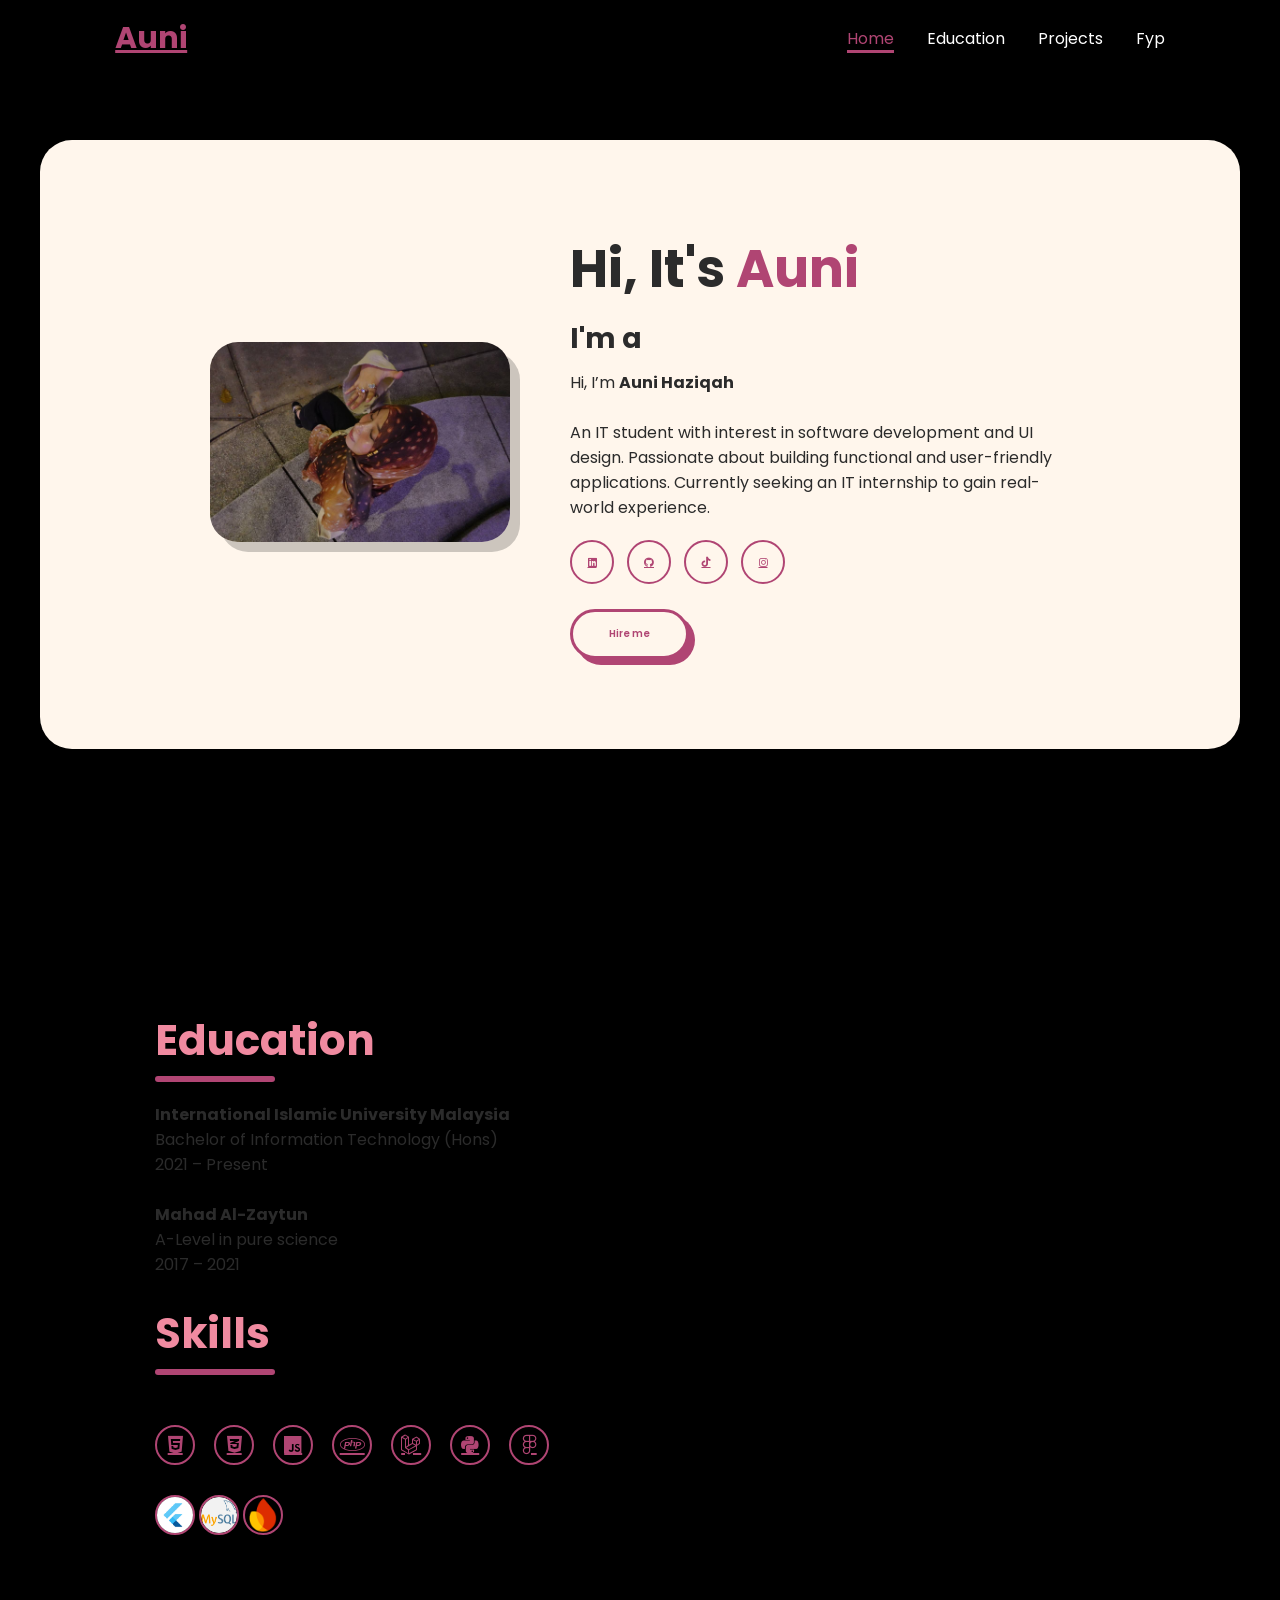
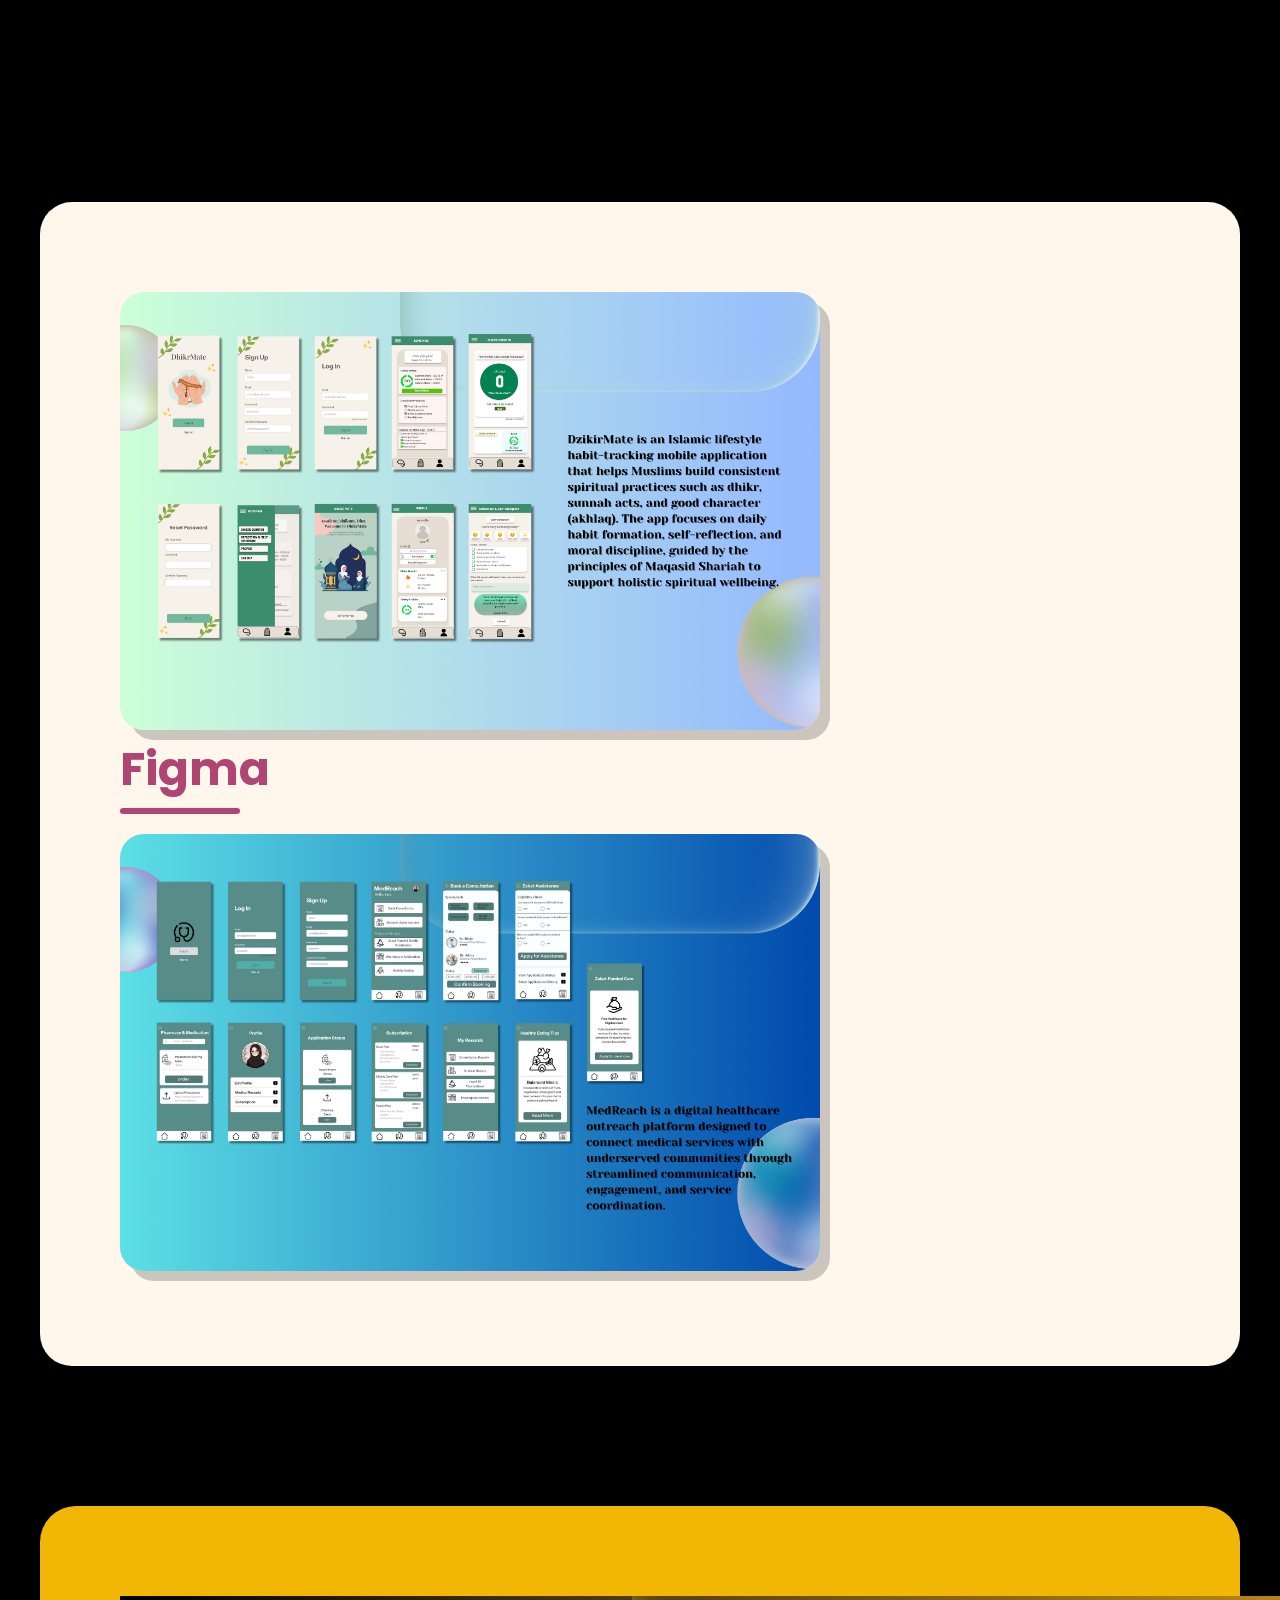
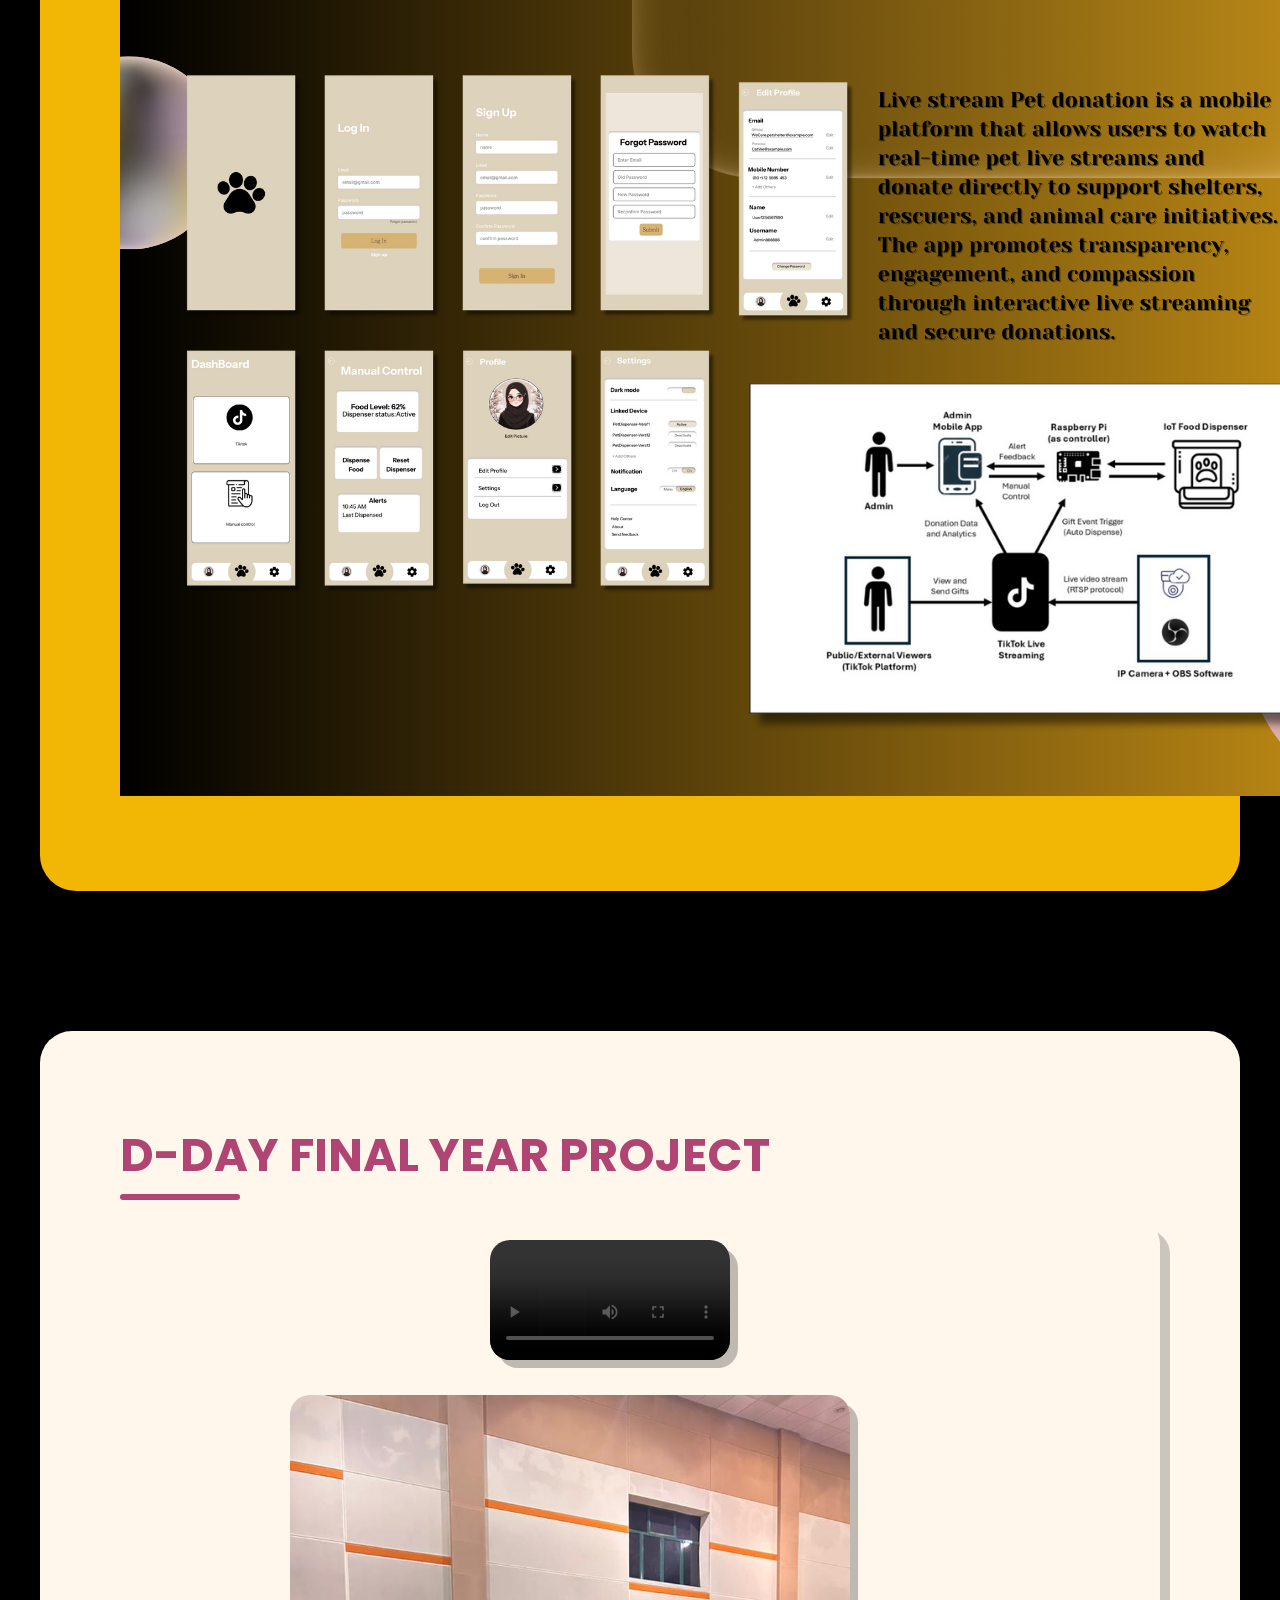
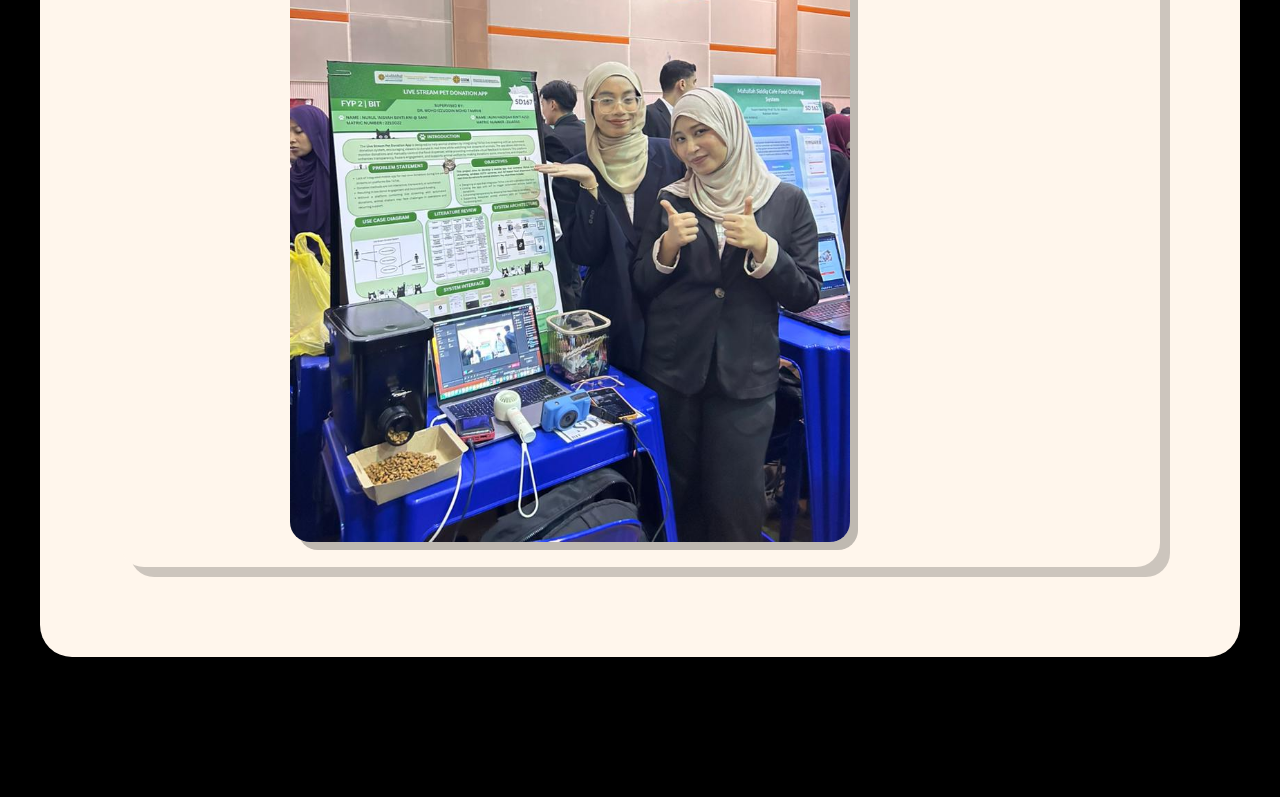
==== index.html @ 8d311340 "first commit" ====
<!DOCTYPE html>
<html lang="en">
    
<head>
    <meta charset="UTF-8">
    <meta name="viewport" content="width=device-width, initial-scale=1.0">
    <link rel="stylesheet" href="https://cdnjs.cloudflare.com/ajax/libs/font-awesome/6.5.2/css/all.min.css">
    <link rel="stylesheet" href="style.css">
    <title>Portfolio Website</title>
</head>

<script>
  window.addEventListener("scroll", reveal);

  function reveal() {
    const reveals = document.querySelectorAll(".reveal");

    for (let i = 0; i < reveals.length; i++) {
      const windowHeight = window.innerHeight;
      const elementTop = reveals[i].getBoundingClientRect().top;
      const elementVisible = 100;

      if (elementTop < windowHeight - elementVisible) {
        reveals[i].classList.add("active");
      }
    }
  }
</script>

<body>
    <header>
        <a href="#" class="logo">Auni</a>

        <nav>
            <a href="#" class="active"> Home</a>
            <a href="#education"> Education</a>
            <a href="#projects">Projects</a>
            <a href="#fyp"> Fyp</a>
        </nav>
    </header>
    <section class="home">
        <div class="home-img">
            <img src="main.jpeg" alt="">
        </div>
        <div class="home-content">
            <h1>Hi, It's <span>Auni</span></h1>
            <h3 class="typing-text">I'm a <span></span></h3>
            <p>Hi, I’m <strong>Auni Haziqah</strong><br><br>
               An IT student with interest in software development and UI design.
               Passionate about building functional and user-friendly applications.
               Currently seeking an IT internship to gain real-world experience. </p>
            <div class="social-icons">
                <a href="www.linkedin.com/in/auni-haziqah-046380253"><i class="fa-brands fa-linkedin"></i></a>
                <a href="https://github.com/auni02"><i class="fa-brands fa-github"></i></a>
                <a href="https://www.tiktok.com/@letherbee?is_from_webapp=1&sender_device=pc"><i class="fa-brands fa-tiktok"></i></a>
                <a href="https://www.instagram.com/brouniey_?igsh=MWhpdTJlZ2hjNXYxdQ=="><i class="fa-brands fa-instagram"></i></a>
            </div>
            <a href="haziqahauni96@gmail.com" class="btn">Hire me</a>
        </div>
    </section>

<section class="edu-skill reveal" id="education">
  <div class="education">
    <h2>Education</h2>

    <div class="item">
      <h4>International Islamic University Malaysia</h4>
      <p>Bachelor of Information Technology (Hons)</p>
      <p>2021 – Present</p>
    </div>

    <div class="item">
      <h4>Mahad Al-Zaytun</h4>
      <p>A-Level in pure science</p>
      <p>2017 – 2021</p>
    </div>
  </div>

  <div class="skills">
    <h2>Skills</h2>
    <div class="skill-icons reveal">
        <a href="#" ><i class="fa-brands fa-html5"></i></a>
        <a href="#" ><i class="fa-brands fa-css3-alt"></i></a>
        <a href="#" ><i class="fa-brands fa-js"></i></a>
        <a href="#"><i class="fa-brands fa-php"></i></a>
        <a href="#"><i class="fa-brands fa-laravel"></i></a>
        <a href="#" ><i class="fa-brands fa-python"></i></a>
        <a href="#" ><i class="fa-brands fa-figma"></i></a>
        </div>
        <div class="skill-images reveal">
        <img src="download.png" alt="Flutter">
        <img src="mysql.png" alt="MySQL">
        <img src="touchicon-180.png" alt="firebase">
    </div>
</div>
  </div>

</section>

<section class="project-section" id="projects">

    <!-- Top row -->
    <div class="figma-top">
        <div class="figma-images reveal">
            <img src="DzikirMate (1).png" alt="DzikirMate UI">
        </div>

        <h2 class="figma-title">Figma</h2>
    </div>

    <!-- Bottom row -->
    <div class="figma-bottom">
        <div class="figma-images reveal">
            <img src="medreach.png" alt="MedReach UI">
        </div>
    </div>

</section>


<section class="fyp-content" id="fyp">
  <div class="fyp-img reveal">
    <img src="fyp1.png" alt="FYP Showcase">
  </div>
</section>

<section class="screen-section" id="screen">
  <h2 class="screen-title">D-DAY FINAL YEAR PROJECT</h2>
<div class="screen">
      <div class="screen-content">

        <div class="fyp-video reveal">
          <video controls>
            <source src="movie.mp4" type="video/mp4">
          </video>
        </div>

        <div class="fyp-image reveal">
          <img src="showcase.jpeg" alt="FYP Showcase">
        </div>

      </div>
    </div>
    </section>
</body>
</html>
---- style.css ----
@import url('https://fonts.googleapis.com/css2?family=Poppins:wght@300;400;500;600;700&display=swap');

/* =====================
   2D DESIGN VARIABLES
===================== */
:root {
  --bg-main: black;      /* pastel pink background */
  --bg-paper: #fff6ec;    /* paper card */
  --accent: #b04573;      /* pink accent */
  --ink: #2b2b2b;         /* text */
}

/* =====================
   RESET
===================== */
* {
  margin: 0;
  padding: 0;
  box-sizing: border-box;
  font-family: 'Poppins', sans-serif;
}

html {
  font-size: 62.5%;
  scroll-behavior: smooth;
}

body {
  background: var(--bg-main);
  color: var(--ink);
  overflow-x: hidden;
}

/* =====================
   HEADER / NAV
===================== */
header {
  position: fixed;
  top: 0;
  left: 0;
  width: 100%;
  padding: 1.6rem 9%;
  background: #000;
  display: flex;
  justify-content: space-between;
  align-items: center;
  z-index: 1000;
}

.logo {
  font-size: 3rem;
  font-weight: 700;
  color: var(--accent);
}

nav a {
  margin-left: 3rem;
  font-size: 1.6rem;
  color: white;
  text-decoration: none;
  border-bottom: 3px solid transparent;
}

nav a:hover,
nav a.active {
  color: var(--accent);
  border-bottom: 3px solid var(--accent);
}

section {
  scroll-margin-top: 120px;
}

/* =====================
   PAPER CARD SECTIONS
===================== */
section {
  background: var(--bg-paper);
  border-radius: 32px;
  padding: 90px 80px;
  margin: 140px auto;
  max-width: 1200px;
  box-shadow: 18px 18px 0 rgba(0,0,0,0.15);
}

/* =====================
   HOME
===================== */
.home {
  display: flex;
  gap: 6rem;
  align-items: center;
  justify-content: center;
}

.home-img img {
  width: 300px;
  border-radius: 28px;
  box-shadow: 10px 10px 0 rgba(0,0,0,0.2);
}

.home-content h1 {
  font-size: 5.2rem;
}

.home-content h3 {
  font-size: 2.8rem;
  margin: 1rem 0;
}

.home-content p {
  font-size: 1.6rem;
  max-width: 500px;
}

span {
  color: var(--accent);
}

/* =====================
   BUTTON (2D STICKER)
===================== */
.btn {
  display: inline-block;
  margin-top: 2.5rem;
  padding: 1.4rem 3.6rem;
  border-radius: 999px;
  border: 3px solid var(--accent);
  background: var(--bg-paper);
  color: var(--accent);
  font-weight: 600;
  text-decoration: none;
  box-shadow: 6px 6px 0 var(--accent);
  transition: 0.2s;
}

.btn:hover {
  transform: translate(3px, 3px);
  box-shadow: 2px 2px 0 var(--accent);
}

/* =====================
   SOCIAL ICONS
===================== */
.social-icons a {
  display: inline-flex;
  width: 44px;
  height: 44px;
  border-radius: 50%;
  border: 2px solid var(--accent);
  justify-content: center;
  align-items: center;
  color: var(--accent);
  margin-right: 1rem;
  margin-top: 2rem;
}

.social-icons a:hover {
  background: var(--accent);
  color: white;
}

/* =====================
   HEADINGS (HANDDRAWN FEEL)
===================== */
h2 {
  font-size: 4.6rem;
  color: var(--accent);
  margin-bottom: 3rem;
  position: relative;
}

h2::after {
  content: "";
  position: absolute;
  left: 0;
  bottom: -10px;
  width: 120px;
  height: 6px;
  background: var(--accent);
  border-radius: 6px;
}

.edu-skill { 
    width: 100%; 
    background: black; 
    padding: 120px 9%; 
    margin: auto; 
    font-size: medium; } 
.edu-skill h2 { 
    font-size: 42px; 
    color: #f08aa0; 
    margin-bottom: 30px; } 
    
.education, .skills { 
    flex: 1; } 
.item {
     margin-bottom: 25px; } 
     
.item h4 { 
    font-weight: bold; } 

.skill-icons a{ 
    display: inline-flex; 
    justify-content: center; 
    align-items: center; 
    width: 4rem; 
    height: 4rem; 
    background-color: transparent; 
    border: 0.2rem solid #b04573; 
    font-size: 2rem; 
    border-radius: 50%; 
    margin: 3rem 1.5rem 3rem 0; 
    transition: 0.3s ease; 
    color: #b04573; } 
.skill-images img{ 
    width: 4rem; 
    height: 4rem; 
    border: 0.2rem solid #b04573; 
    border-radius: 50%; 
    align-items: center; }

/* =====================
   PROJECT / FIGMA
===================== */
.project-section img,
.figma-images img {
  width: 100%;
  max-width: 700px;
  border-radius: 24px;
  box-shadow: 10px 10px 0 rgba(0,0,0,0.2);
}

/* =====================
   FYP SECTION (2D BOARD)
===================== */
.fyp-content {
  background: #f2b705;
  border-radius: 36px;
}

.screen {
  background: var(--bg-paper);
  padding: 20px;
  border-radius: 24px;
  box-shadow: 10px 10px 0 rgba(0,0,0,0.2);
}

.screen-content {
  display: flex;
  flex-direction: column;
  align-items: center;
  gap: 3rem;
}

.fyp-video video,
.fyp-image img {
  width: 80%;
  max-width: 700px;
  border-radius: 20px;
  box-shadow: 8px 8px 0 rgba(0,0,0,0.25);
}

/* =====================
   SCROLL ANIMATION
===================== */
.reveal {
  opacity: 0;
  transform: translateY(50px);
  transition: 0.8s ease;
}

.reveal.active {
  opacity: 1;
  transform: translateY(0);
}

/* =====================
   RESPONSIVE
===================== */
@media (max-width: 900px) {
  .home {
    flex-direction: column;
    text-align: center;
  }

  section {
    padding: 60px 30px;
  }

  .fyp-video video,
  .fyp-image img {
    width: 100%;
  }
}
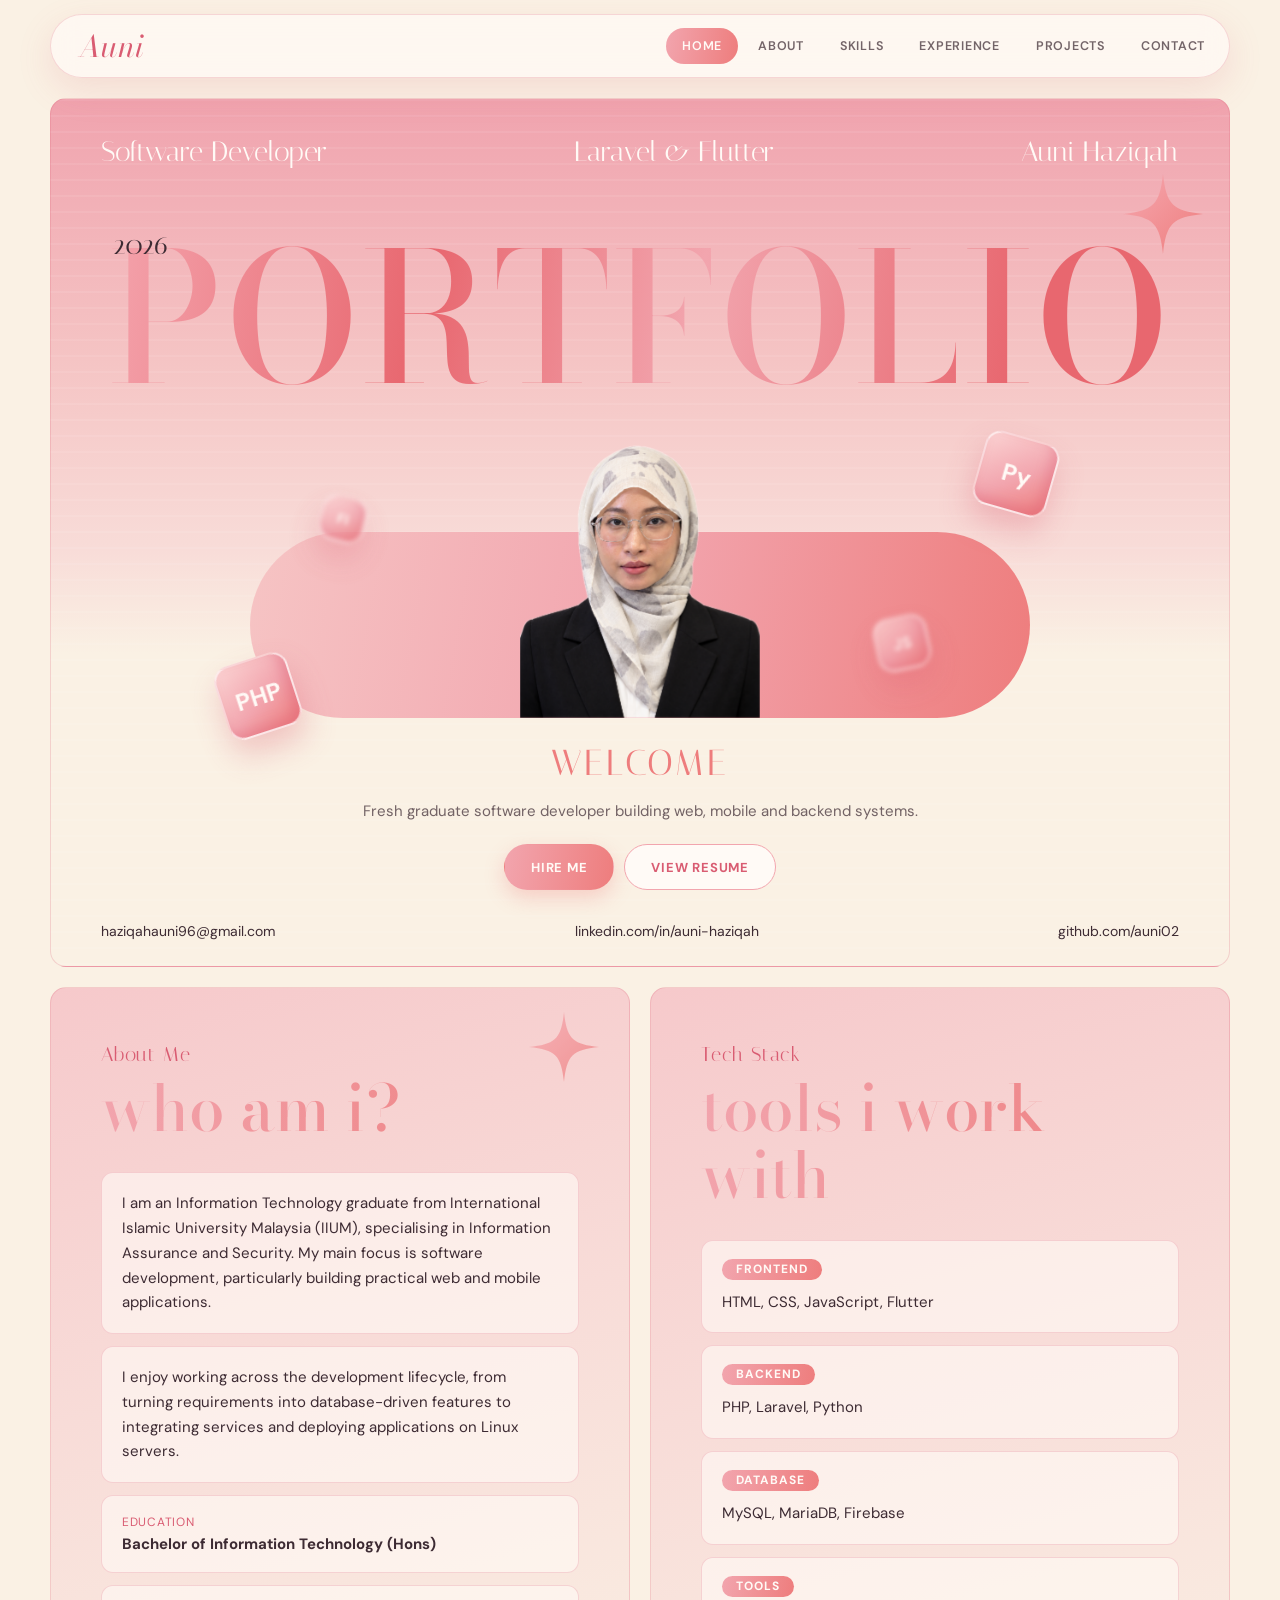
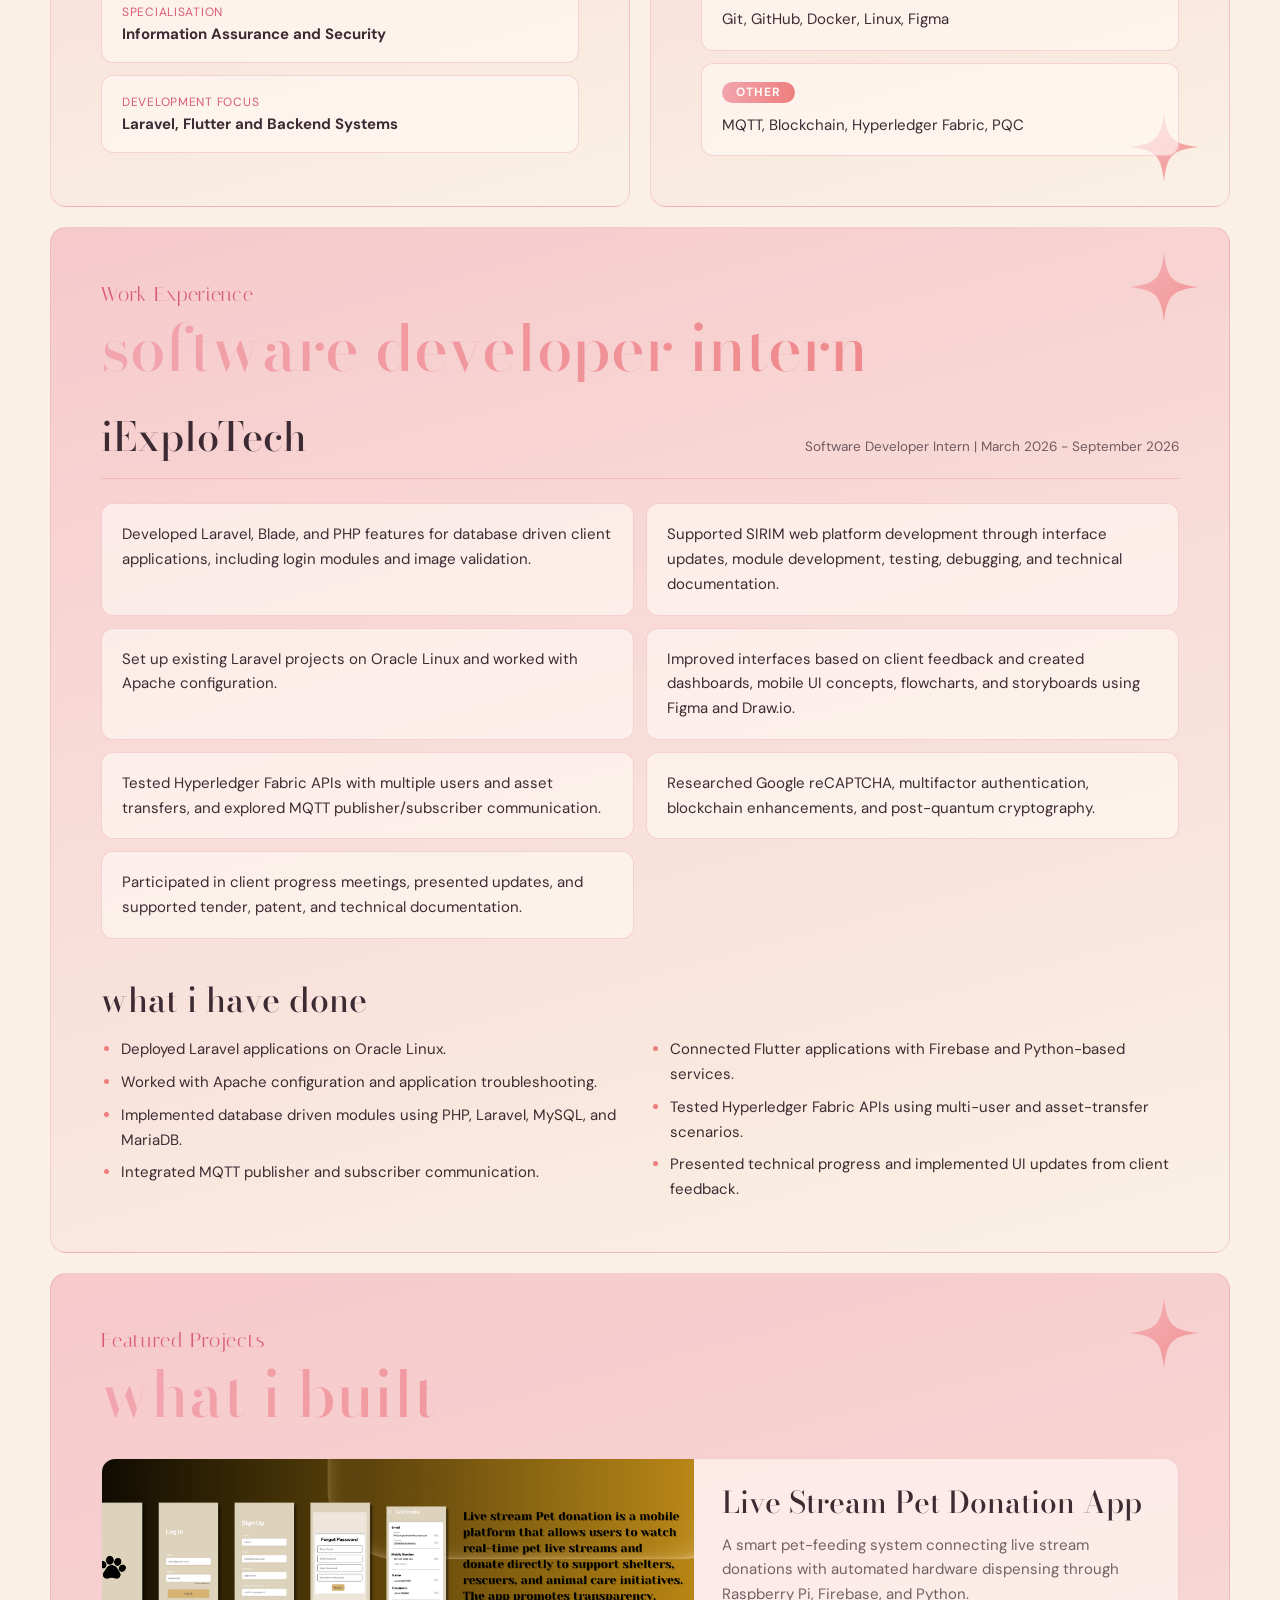
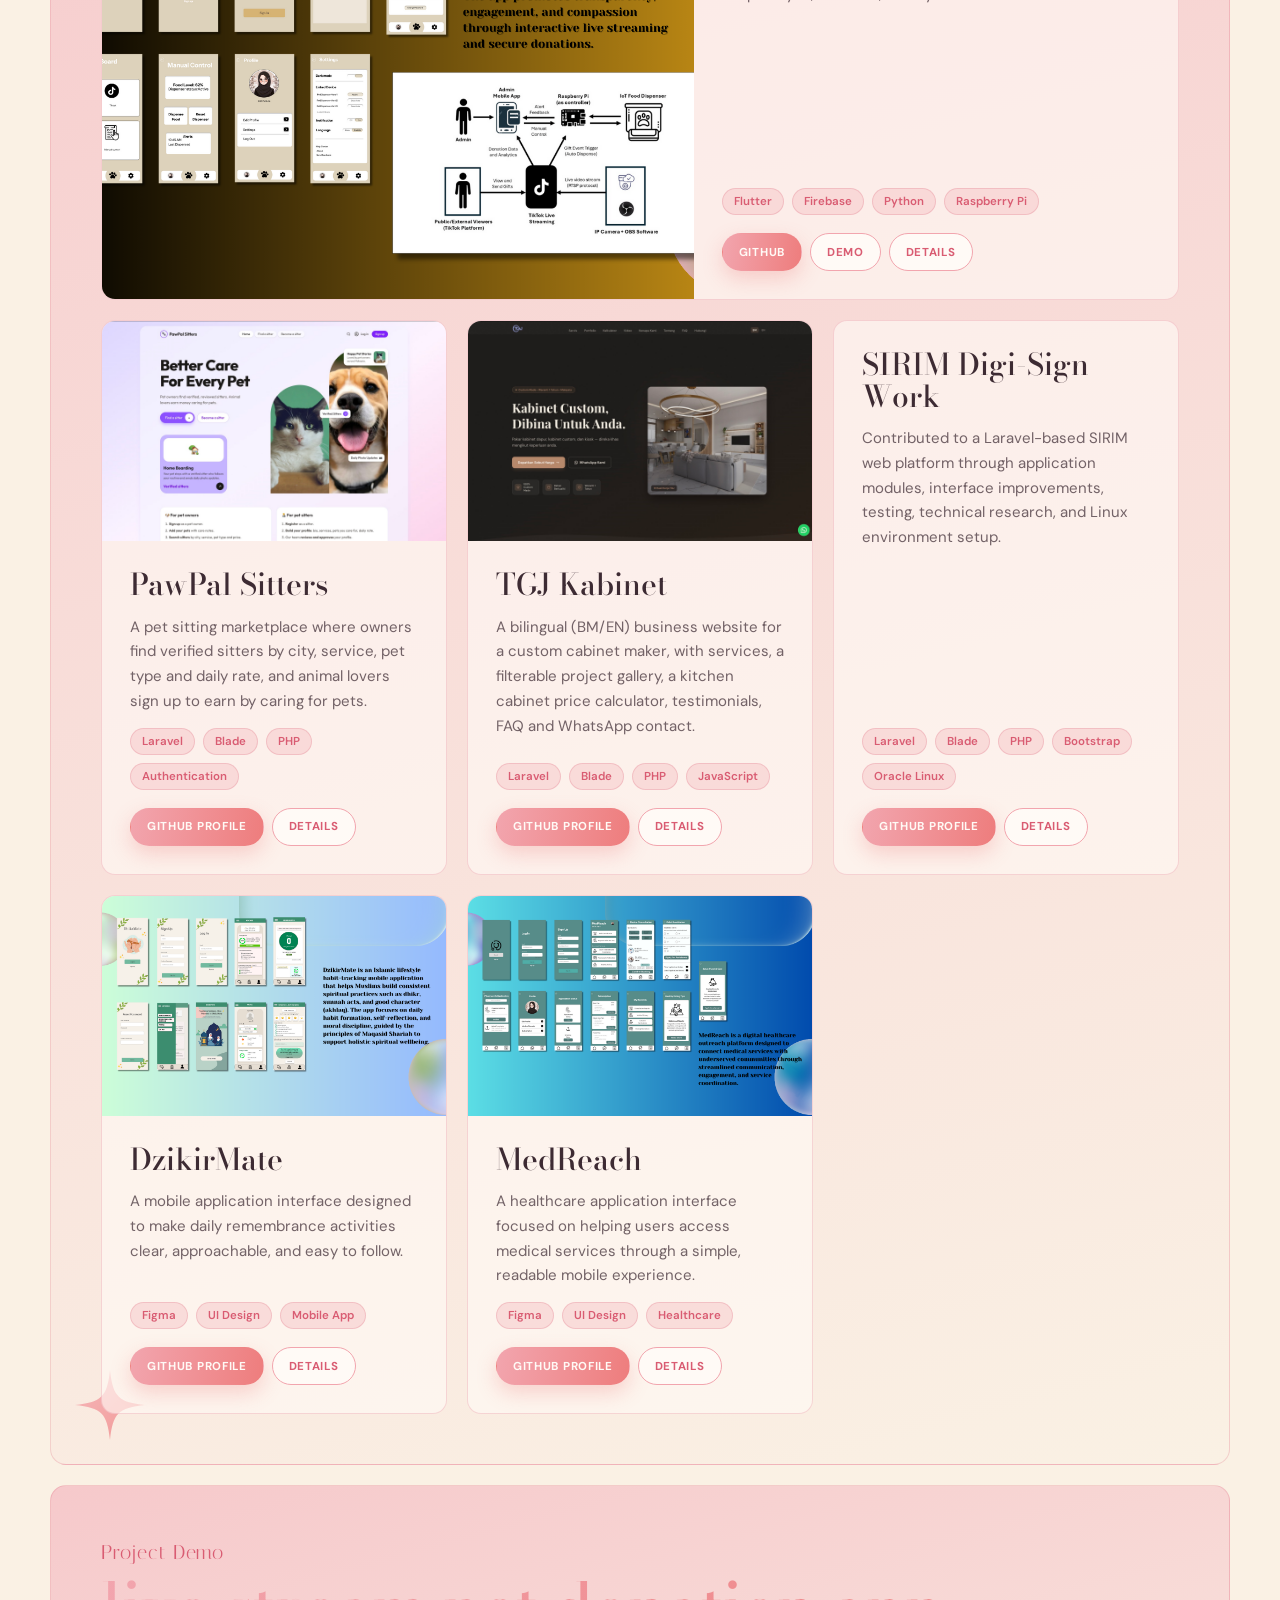
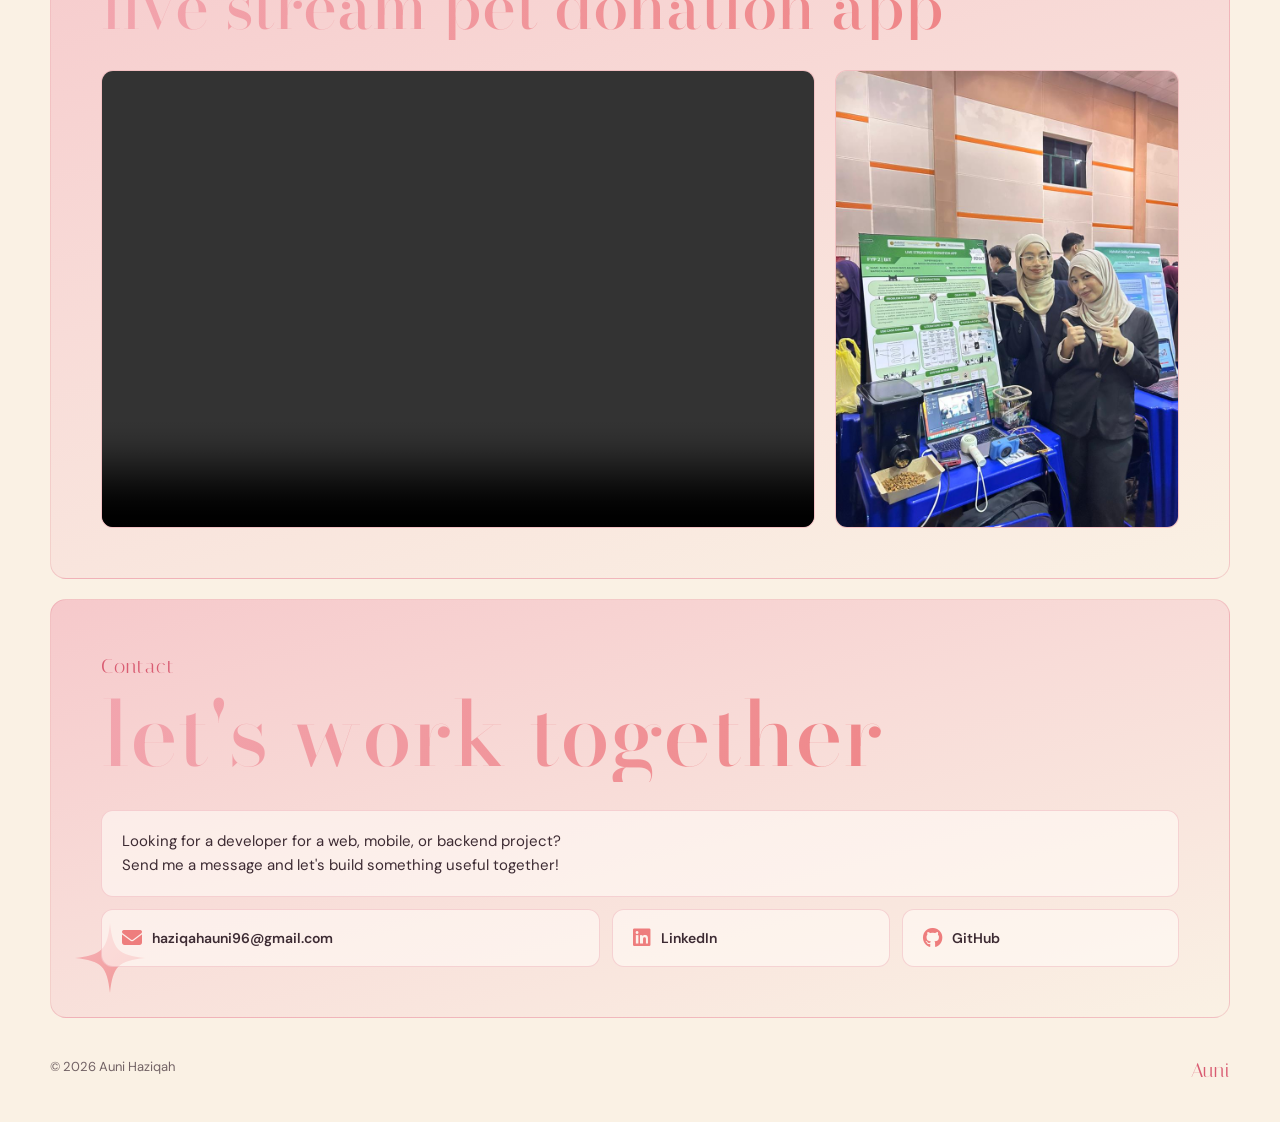
==== commit 2d015039: "30/10" ====
--- a/index.html
+++ b/index.html
@@ -1,146 +1,256 @@
 <!DOCTYPE html>
 <html lang="en">
-    
 <head>
     <meta charset="UTF-8">
     <meta name="viewport" content="width=device-width, initial-scale=1.0">
+    <meta name="description" content="Portfolio of Auni Haziqah, a fresh graduate software developer experienced in Laravel, Flutter, backend development, and system integration.">
     <link rel="stylesheet" href="https://cdnjs.cloudflare.com/ajax/libs/font-awesome/6.5.2/css/all.min.css">
     <link rel="stylesheet" href="style.css">
-    <title>Portfolio Website</title>
+    <title>Auni Haziqah | Software Developer</title>
 </head>
-
-<script>
-  window.addEventListener("scroll", reveal);
-
-  function reveal() {
-    const reveals = document.querySelectorAll(".reveal");
-
-    for (let i = 0; i < reveals.length; i++) {
-      const windowHeight = window.innerHeight;
-      const elementTop = reveals[i].getBoundingClientRect().top;
-      const elementVisible = 100;
-
-      if (elementTop < windowHeight - elementVisible) {
-        reveals[i].classList.add("active");
-      }
-    }
-  }
-</script>
-
 <body>
+    <a class="skip-link" href="#main">Skip to content</a>
+
+    <svg width="0" height="0" style="position:absolute" aria-hidden="true">
+        <defs>
+            <linearGradient id="sparkle-fill" x1="0" y1="0" x2="1" y2="1">
+                <stop offset="0" stop-color="#f6a8b0"/>
+                <stop offset="1" stop-color="#ee7d7d"/>
+            </linearGradient>
+            <symbol id="sparkle" viewBox="-50 -50 100 100">
+                <path d="M0 -50 C4 -12 12 -4 50 0 C12 4 4 12 0 50 C-4 12 -12 4 -50 0 C-12 -4 -4 -12 0 -50 Z" fill="url(#sparkle-fill)"/>
+            </symbol>
+        </defs>
+    </svg>
+
     <header>
-        <a href="#" class="logo">Auni</a>
-
-        <nav>
-            <a href="#" class="active"> Home</a>
-            <a href="#education"> Education</a>
+        <a href="#home" class="logo">Auni</a>
+        <button class="menu-toggle" type="button" aria-label="Open navigation" aria-expanded="false" aria-controls="site-nav">
+            <span></span><span></span><span></span>
+        </button>
+        <nav id="site-nav" aria-label="Main navigation">
+            <a href="#home" class="active">Home</a>
+            <a href="#about">About</a>
+            <a href="#skills">Skills</a>
+            <a href="#experience">Experience</a>
             <a href="#projects">Projects</a>
-            <a href="#fyp"> Fyp</a>
+            <a href="#contact">Contact</a>
         </nav>
     </header>
-    <section class="home">
-        <div class="home-img">
-            <img src="main.jpeg" alt="">
-        </div>
-        <div class="home-content">
-            <h1>Hi, It's <span>Auni</span></h1>
-            <h3 class="typing-text">I'm a <span></span></h3>
-            <p>Hi, I’m <strong>Auni Haziqah</strong><br><br>
-               An IT student with interest in software development and UI design.
-               Passionate about building functional and user-friendly applications.
-               Currently seeking an IT internship to gain real-world experience. </p>
-            <div class="social-icons">
-                <a href="www.linkedin.com/in/auni-haziqah-046380253"><i class="fa-brands fa-linkedin"></i></a>
-                <a href="https://github.com/auni02"><i class="fa-brands fa-github"></i></a>
-                <a href="https://www.tiktok.com/@letherbee?is_from_webapp=1&sender_device=pc"><i class="fa-brands fa-tiktok"></i></a>
-                <a href="https://www.instagram.com/brouniey_?igsh=MWhpdTJlZ2hjNXYxdQ=="><i class="fa-brands fa-instagram"></i></a>
-            </div>
-            <a href="haziqahauni96@gmail.com" class="btn">Hire me</a>
-        </div>
-    </section>
-
-<section class="edu-skill reveal" id="education">
-  <div class="education">
-    <h2>Education</h2>
-
-    <div class="item">
-      <h4>International Islamic University Malaysia</h4>
-      <p>Bachelor of Information Technology (Hons)</p>
-      <p>2021 – Present</p>
-    </div>
-
-    <div class="item">
-      <h4>Mahad Al-Zaytun</h4>
-      <p>A-Level in pure science</p>
-      <p>2017 – 2021</p>
-    </div>
-  </div>
-
-  <div class="skills">
-    <h2>Skills</h2>
-    <div class="skill-icons reveal">
-        <a href="#" ><i class="fa-brands fa-html5"></i></a>
-        <a href="#" ><i class="fa-brands fa-css3-alt"></i></a>
-        <a href="#" ><i class="fa-brands fa-js"></i></a>
-        <a href="#"><i class="fa-brands fa-php"></i></a>
-        <a href="#"><i class="fa-brands fa-laravel"></i></a>
-        <a href="#" ><i class="fa-brands fa-python"></i></a>
-        <a href="#" ><i class="fa-brands fa-figma"></i></a>
-        </div>
-        <div class="skill-images reveal">
-        <img src="download.png" alt="Flutter">
-        <img src="mysql.png" alt="MySQL">
-        <img src="touchicon-180.png" alt="firebase">
-    </div>
-</div>
-  </div>
-
-</section>
-
-<section class="project-section" id="projects">
-
-    <!-- Top row -->
-    <div class="figma-top">
-        <div class="figma-images reveal">
-            <img src="DzikirMate (1).png" alt="DzikirMate UI">
-        </div>
-
-        <h2 class="figma-title">Figma</h2>
-    </div>
-
-    <!-- Bottom row -->
-    <div class="figma-bottom">
-        <div class="figma-images reveal">
-            <img src="medreach.png" alt="MedReach UI">
-        </div>
-    </div>
-
-</section>
-
-
-<section class="fyp-content" id="fyp">
-  <div class="fyp-img reveal">
-    <img src="fyp1.png" alt="FYP Showcase">
-  </div>
-</section>
-
-<section class="screen-section" id="screen">
-  <h2 class="screen-title">D-DAY FINAL YEAR PROJECT</h2>
-<div class="screen">
-      <div class="screen-content">
-
-        <div class="fyp-video reveal">
-          <video controls>
-            <source src="movie.mp4" type="video/mp4">
-          </video>
-        </div>
-
-        <div class="fyp-image reveal">
-          <img src="showcase.jpeg" alt="FYP Showcase">
-        </div>
-
-      </div>
-    </div>
-    </section>
+
+    <main id="main">
+        <section class="home" id="home">
+            <div class="hero-top">
+                <span>Software Developer</span>
+                <span>Laravel &amp; Flutter</span>
+                <span>Auni Haziqah</span>
+            </div>
+
+            <div class="hero-title">
+                <p class="hero-year">2026</p>
+                <h1 aria-label="Auni Haziqah, Software Developer Portfolio">Portfolio</h1>
+                <svg class="hero-star" aria-hidden="true"><use href="#sparkle"/></svg>
+            </div>
+
+            <div class="hero-stage">
+                <div class="hero-pill" aria-hidden="true"></div>
+                <div class="hero-photo">
+                    <img src="aunihaziqah.png" alt="Auni Haziqah">
+                </div>
+                <span class="cube cube-1" aria-hidden="true">PHP</span>
+                <span class="cube cube-2" aria-hidden="true">Fl</span>
+                <span class="cube cube-3" aria-hidden="true">Py</span>
+                <span class="cube cube-4" aria-hidden="true">JS</span>
+            </div>
+
+            <p class="hero-welcome">Welcome</p>
+            <p class="hero-sub">Fresh graduate software developer building web, mobile and backend systems.</p>
+            <div class="hero-actions">
+                <a href="mailto:haziqahauni96@gmail.com" class="btn">Hire Me</a>
+                <a href="resume.html" class="btn btn-secondary">View Resume</a>
+            </div>
+
+            <div class="handle-row">
+                <a href="mailto:haziqahauni96@gmail.com">haziqahauni96@gmail.com</a>
+                <a href="https://www.linkedin.com/in/auni-haziqah-046380253" target="_blank" rel="noopener noreferrer">linkedin.com/in/auni-haziqah</a>
+                <a href="https://github.com/auni02" target="_blank" rel="noopener noreferrer">github.com/auni02</a>
+            </div>
+        </section>
+
+        <section class="about reveal" id="about">
+            <svg class="sparkle sparkle-tl" aria-hidden="true"><use href="#sparkle"/></svg>
+            <div class="section-heading"><p class="eyebrow">About Me</p><h2>who am i?</h2></div>
+            <div class="box">
+                <p>I am an Information Technology graduate from International Islamic University Malaysia (IIUM), specialising in Information Assurance and Security. My main focus is software development, particularly building practical web and mobile applications.</p>
+            </div>
+            <div class="box">
+                <p>I enjoy working across the development lifecycle, from turning requirements into database-driven features to integrating services and deploying applications on Linux servers.</p>
+            </div>
+            <div class="info-list">
+                <div class="box"><span>Education</span><strong>Bachelor of Information Technology (Hons)</strong></div>
+                <div class="box"><span>Specialisation</span><strong>Information Assurance and Security</strong></div>
+                <div class="box"><span>Development Focus</span><strong>Laravel, Flutter and Backend Systems</strong></div>
+            </div>
+        </section>
+
+        <section class="skills reveal" id="skills">
+            <svg class="sparkle sparkle-br" aria-hidden="true"><use href="#sparkle"/></svg>
+            <div class="section-heading"><p class="eyebrow">Tech Stack</p><h2>tools i work with</h2></div>
+            <div class="skills-grid">
+                <div class="skill-group box"><h3 class="pill">Frontend</h3><p>HTML, CSS, JavaScript, Flutter</p></div>
+                <div class="skill-group box"><h3 class="pill">Backend</h3><p>PHP, Laravel, Python</p></div>
+                <div class="skill-group box"><h3 class="pill">Database</h3><p>MySQL, MariaDB, Firebase</p></div>
+                <div class="skill-group box"><h3 class="pill">Tools</h3><p>Git, GitHub, Docker, Linux, Figma</p></div>
+                <div class="skill-group box"><h3 class="pill">Other</h3><p>MQTT, Blockchain, Hyperledger Fabric, PQC</p></div>
+            </div>
+        </section>
+
+        <section class="experience reveal" id="experience">
+            <svg class="sparkle sparkle-tr" aria-hidden="true"><use href="#sparkle"/></svg>
+            <div class="section-heading"><p class="eyebrow">Work Experience</p><h2>software developer intern</h2></div>
+            <div class="experience-head">
+                <h3>iExploTech</h3>
+                <p class="muted">Software Developer Intern | March 2026 - September 2026</p>
+            </div>
+            <ol class="step-grid">
+                <li class="box">Developed Laravel, Blade, and PHP features for database driven client applications, including login modules and image validation.</li>
+                <li class="box">Supported SIRIM web platform development through interface updates, module development, testing, debugging, and technical documentation.</li>
+                <li class="box">Set up existing Laravel projects on Oracle Linux and worked with Apache configuration.</li>
+                <li class="box">Improved interfaces based on client feedback and created dashboards, mobile UI concepts, flowcharts, and storyboards using Figma and Draw.io.</li>
+                <li class="box">Tested Hyperledger Fabric APIs with multiple users and asset transfers, and explored MQTT publisher/subscriber communication.</li>
+                <li class="box">Researched Google reCAPTCHA, multifactor authentication, blockchain enhancements, and post-quantum cryptography.</li>
+                <li class="box">Participated in client progress meetings, presented updates, and supported tender, patent, and technical documentation.</li>
+            </ol>
+
+            <div class="did-list">
+                <h3>what i have done</h3>
+                <ul>
+                    <li>Deployed Laravel applications on Oracle Linux.</li>
+                    <li>Worked with Apache configuration and application troubleshooting.</li>
+                    <li>Implemented database driven modules using PHP, Laravel, MySQL, and MariaDB.</li>
+                    <li>Integrated MQTT publisher and subscriber communication.</li>
+                    <li>Connected Flutter applications with Firebase and Python-based services.</li>
+                    <li>Tested Hyperledger Fabric APIs using multi-user and asset-transfer scenarios.</li>
+                    <li>Presented technical progress and implemented UI updates from client feedback.</li>
+                </ul>
+            </div>
+        </section>
+
+        <section class="projects reveal" id="projects">
+            <svg class="sparkle sparkle-tr" aria-hidden="true"><use href="#sparkle"/></svg>
+            <svg class="sparkle sparkle-bl" aria-hidden="true"><use href="#sparkle"/></svg>
+            <div class="section-heading"><p class="eyebrow">Featured Projects</p><h2>what i built</h2></div>
+            <div class="project-grid">
+                <article class="project-card">
+                    <img src="FYP/fyp1.png" alt="Live Stream Pet Donation App interface">
+                    <div class="project-body">
+                        <h3>Live Stream Pet Donation App</h3>
+                        <p>A smart pet-feeding system connecting live stream donations with automated hardware dispensing through Raspberry Pi, Firebase, and Python.</p>
+                        <p class="project-role"><strong>My role:</strong> Designed and developed the Flutter application, Firebase workflow, and hardware communication.</p>
+                        <div class="project-tech"><span>Flutter</span><span>Firebase</span><span>Python</span><span>Raspberry Pi</span></div>
+                        <div class="project-links"><a href="https://github.com/auni02" target="_blank" rel="noopener noreferrer" class="btn btn-small">GitHub</a><a href="#demo" class="btn btn-small btn-secondary">Demo</a><button type="button" class="btn btn-small btn-secondary details-btn">Details</button></div>
+                    </div>
+                </article>
+
+                <article class="project-card">
+                    <img src="laravel%20project/petsitter/pawpal-home.jpg" alt="PawPal Sitters home page" loading="lazy">
+                    <div class="project-body">
+                        <h3>PawPal Sitters</h3>
+                        <p>A pet sitting marketplace where owners find verified sitters by city, service, pet type and daily rate, and animal lovers sign up to earn by caring for pets.</p>
+                        <p class="project-role"><strong>My role:</strong> Built the Laravel web app, including separate owner and sitter registration, sitter search and filters, sitter profiles with reviews, and the sitter approval flow.</p>
+                        <div class="project-tech"><span>Laravel</span><span>Blade</span><span>PHP</span><span>Authentication</span></div>
+                        <div class="project-links"><a href="https://github.com/auni02" target="_blank" rel="noopener noreferrer" class="btn btn-small">GitHub Profile</a><button type="button" class="btn btn-small btn-secondary details-btn">Details</button></div>
+                    </div>
+                    <div class="project-gallery">
+                        <img src="laravel%20project/petsitter/pawpal-search.jpg" alt="PawPal sitter search with city, service, pet and price filters" loading="lazy">
+                        <img src="laravel%20project/petsitter/pawpal-register.jpg" alt="PawPal pet sitter registration form" loading="lazy">
+                    </div>
+                </article>
+
+                <article class="project-card">
+                    <img src="laravel%20project/TGJ%20Kabinet%20/tgj-home.jpg" alt="TGJ Kabinet home page" loading="lazy">
+                    <div class="project-body">
+                        <h3>TGJ Kabinet</h3>
+                        <p>A bilingual (BM/EN) business website for a custom cabinet maker, with services, a filterable project gallery, a kitchen cabinet price calculator, testimonials, FAQ and WhatsApp contact.</p>
+                        <p class="project-role"><strong>My role:</strong> Developed the Laravel website, including the price calculator, portfolio filters, language switch, and contact section with Google Maps and WhatsApp.</p>
+                        <div class="project-tech"><span>Laravel</span><span>Blade</span><span>PHP</span><span>JavaScript</span></div>
+                        <div class="project-links"><a href="https://github.com/auni02" target="_blank" rel="noopener noreferrer" class="btn btn-small">GitHub Profile</a><button type="button" class="btn btn-small btn-secondary details-btn">Details</button></div>
+                    </div>
+                    <div class="project-gallery">
+                        <img src="laravel%20project/TGJ%20Kabinet%20/tgj-services.jpg" alt="TGJ Kabinet services section" loading="lazy">
+                        <img src="laravel%20project/TGJ%20Kabinet%20/tgj-portfolio.jpg" alt="TGJ Kabinet filterable portfolio gallery" loading="lazy">
+                        <img src="laravel%20project/TGJ%20Kabinet%20/tgj-calculator.jpg" alt="TGJ Kabinet kitchen cabinet price calculator" loading="lazy">
+                        <img src="laravel%20project/TGJ%20Kabinet%20/tgj-testimonials.jpg" alt="TGJ Kabinet customer testimonials" loading="lazy">
+                        <img src="laravel%20project/TGJ%20Kabinet%20/tgj-contact.jpg" alt="TGJ Kabinet contact section with map" loading="lazy">
+                    </div>
+                </article>
+
+                <article class="project-card">
+                    <div class="project-body">
+                        <h3>SIRIM Digi-Sign Work</h3>
+                        <p>Contributed to a Laravel-based SIRIM web platform through application modules, interface improvements, testing, technical research, and Linux environment setup.</p>
+                        <p class="project-role"><strong>My role:</strong> Developed interface and login features, tested and debugged the system, implemented feedback, and presented progress to the client.</p>
+                        <div class="project-tech"><span>Laravel</span><span>Blade</span><span>PHP</span><span>Bootstrap</span><span>Oracle Linux</span></div>
+                        <div class="project-links"><a href="https://github.com/auni02" target="_blank" rel="noopener noreferrer" class="btn btn-small">GitHub Profile</a><button type="button" class="btn btn-small btn-secondary details-btn">Details</button></div>
+                    </div>
+                </article>
+
+                <article class="project-card">
+                    <img src="FIGMA/DzikirMate%20(1).png" alt="DzikirMate mobile application design">
+                    <div class="project-body">
+                        <h3>DzikirMate</h3>
+                        <p>A mobile application interface designed to make daily remembrance activities clear, approachable, and easy to follow.</p>
+                        <p class="project-role"><strong>My role:</strong> Created the mobile user experience, screen flow, and visual interface in Figma.</p>
+                        <div class="project-tech"><span>Figma</span><span>UI Design</span><span>Mobile App</span></div>
+                        <div class="project-links"><a href="https://github.com/auni02" target="_blank" rel="noopener noreferrer" class="btn btn-small">GitHub Profile</a><button type="button" class="btn btn-small btn-secondary details-btn">Details</button></div>
+                    </div>
+                </article>
+
+                <article class="project-card">
+                    <img src="FIGMA/medreach.png" alt="MedReach healthcare application design">
+                    <div class="project-body">
+                        <h3>MedReach</h3>
+                        <p>A healthcare application interface focused on helping users access medical services through a simple, readable mobile experience.</p>
+                        <p class="project-role"><strong>My role:</strong> Designed the interface, navigation flow, and core healthcare screens.</p>
+                        <div class="project-tech"><span>Figma</span><span>UI Design</span><span>Healthcare</span></div>
+                        <div class="project-links"><a href="https://github.com/auni02" target="_blank" rel="noopener noreferrer" class="btn btn-small">GitHub Profile</a><button type="button" class="btn btn-small btn-secondary details-btn">Details</button></div>
+                    </div>
+                </article>
+            </div>
+        </section>
+
+        <section class="demo reveal" id="demo">
+            <div class="section-heading"><p class="eyebrow">Project Demo</p><h2>live stream pet donation app</h2></div>
+            <div class="demo-content">
+                <video controls preload="metadata"><source src="FYP/movie.mp4" type="video/mp4">Your browser does not support the video element.</video>
+                <img src="FYP/showcase.jpeg" alt="Final year project showcase presentation">
+            </div>
+        </section>
+
+        <section class="contact reveal" id="contact">
+            <svg class="sparkle sparkle-bl" aria-hidden="true"><use href="#sparkle"/></svg>
+            <div class="contact-text">
+                <p class="eyebrow">Contact</p>
+                <h2>let's work together</h2>
+                <div class="box">
+                    <p>Looking for a developer for a web, mobile, or backend project?</p>
+                    <p>Send me a message and let's build something useful together!</p>
+                </div>
+                <div class="contact-grid">
+                    <a href="mailto:haziqahauni96@gmail.com" class="box"><i class="fa-solid fa-envelope"></i>haziqahauni96@gmail.com</a>
+                    <a href="https://www.linkedin.com/in/auni-haziqah-046380253" target="_blank" rel="noopener noreferrer" class="box"><i class="fa-brands fa-linkedin"></i>LinkedIn</a>
+                    <a href="https://github.com/auni02" target="_blank" rel="noopener noreferrer" class="box"><i class="fa-brands fa-github"></i>GitHub</a>
+                </div>
+            </div>
+        </section>
+    </main>
+
+    <dialog class="project-modal" aria-labelledby="modal-title">
+        <button class="modal-close" type="button" aria-label="Close project details">&times;</button>
+        <div class="modal-body"></div>
+    </dialog>
+
+    <footer><span>&copy; 2026 Auni Haziqah </span><span class="signature">Auni</span></footer>
+    <script src="script.js" defer></script>
 </body>
-</html>+</html>
--- a/style.css
+++ b/style.css
@@ -1,23 +1,29 @@
-@import url('https://fonts.googleapis.com/css2?family=Poppins:wght@300;400;500;600;700&display=swap');
-
-/* =====================
-   2D DESIGN VARIABLES
-===================== */
+@import url('https://fonts.googleapis.com/css2?family=Bodoni+Moda:ital,opsz,wght@0,6..96,400..700;1,6..96,400..700&family=DM+Sans:wght@400;500;600;700&family=Italiana&display=swap');
+
 :root {
-  --bg-main: black;      /* pastel pink background */
-  --bg-paper: #fff6ec;    /* paper card */
-  --accent: #b04573;      /* pink accent */
-  --ink: #2b2b2b;         /* text */
-}
-
-/* =====================
-   RESET
-===================== */
+  --ink: #3d2b33;
+  --ink-soft: rgba(61, 43, 51, 0.72);
+  --cream: #faf1e4;
+  --blush: #f8dcd8;
+  --pink-200: #f6c9cb;
+  --pink-300: #f2a5ae;
+  --coral: #ee7d7d;
+  --rose: #d95c72;
+  --white: #fffaf6;
+  --line: rgba(217, 92, 114, 0.22);
+  --box: rgba(255, 250, 246, 0.62);
+  --pink-grad: linear-gradient(100deg, #f2a5ae 0%, #ee7d7d 100%);
+  --panel: linear-gradient(165deg, #f6c9cb 0%, #f8dcd8 45%, #faf1e4 100%);
+  --serif: 'Bodoni Moda', Georgia, serif;
+  --label: 'Italiana', 'Bodoni Moda', serif;
+  --sans: 'DM Sans', Arial, sans-serif;
+  --radius: 1.6rem;
+}
+
 * {
+  box-sizing: border-box;
   margin: 0;
   padding: 0;
-  box-sizing: border-box;
-  font-family: 'Poppins', sans-serif;
 }
 
 html {
@@ -26,270 +32,838 @@
 }
 
 body {
-  background: var(--bg-main);
   color: var(--ink);
+  background: var(--cream);
+  font-family: var(--sans);
   overflow-x: hidden;
 }
 
-/* =====================
-   HEADER / NAV
-===================== */
+a { color: inherit; }
+
+img,
+video { display: block; }
+
+.skip-link {
+  position: fixed;
+  top: -6rem;
+  left: 1.4rem;
+  z-index: 2000;
+  padding: 1rem 1.6rem;
+  color: var(--white);
+  background: var(--rose);
+  border-radius: 999px;
+  font-size: 1.4rem;
+  font-weight: 700;
+}
+
+.skip-link:focus { top: 1.4rem; }
+
+:where(a, button):focus-visible {
+  outline: 3px solid var(--rose);
+  outline-offset: 3px;
+}
+
+/* Header */
+
 header {
   position: fixed;
-  top: 0;
-  left: 0;
-  width: 100%;
-  padding: 1.6rem 9%;
-  background: #000;
-  display: flex;
+  top: 1.4rem;
+  left: 50%;
+  z-index: 1000;
+  display: flex;
+  align-items: center;
   justify-content: space-between;
+  width: min(1180px, calc(100% - 4rem));
+  min-height: 6.4rem;
+  padding: 0.8rem 0.8rem 0.8rem 2.8rem;
+  background: rgba(255, 250, 246, 0.72);
+  border: 1px solid var(--line);
+  border-radius: 999px;
+  box-shadow: 0 1.2rem 3.5rem rgba(217, 92, 114, 0.15);
+  backdrop-filter: blur(14px);
+  transform: translateX(-50%);
+}
+
+.logo {
+  color: var(--rose);
+  font-family: var(--serif);
+  font-size: 3rem;
+  font-style: italic;
+  text-decoration: none;
+}
+
+nav {
+  display: flex;
+  gap: 0.4rem;
   align-items: center;
-  z-index: 1000;
-}
-
-.logo {
-  font-size: 3rem;
-  font-weight: 700;
-  color: var(--accent);
 }
 
 nav a {
-  margin-left: 3rem;
-  font-size: 1.6rem;
-  color: white;
+  padding: 1rem 1.6rem;
+  color: var(--ink-soft);
+  border-radius: 999px;
+  font-size: 1.25rem;
+  font-weight: 600;
+  letter-spacing: 0.06em;
   text-decoration: none;
-  border-bottom: 3px solid transparent;
+  text-transform: uppercase;
+  transition: background 0.25s ease, color 0.25s ease;
 }
 
 nav a:hover,
 nav a.active {
-  color: var(--accent);
-  border-bottom: 3px solid var(--accent);
+  color: var(--white);
+  background: var(--pink-grad);
+}
+
+.menu-toggle {
+  display: none;
+  width: 4.6rem;
+  height: 4.6rem;
+  border: 0;
+  border-radius: 50%;
+  background: var(--pink-grad);
+  cursor: pointer;
+}
+
+.menu-toggle span {
+  display: block;
+  width: 1.8rem;
+  height: 2px;
+  margin: 0.4rem auto;
+  background: var(--white);
+  transition: transform 0.25s ease, opacity 0.25s ease;
+}
+
+header.nav-open .menu-toggle span:nth-child(1) { transform: translateY(0.6rem) rotate(45deg); }
+header.nav-open .menu-toggle span:nth-child(2) { opacity: 0; }
+header.nav-open .menu-toggle span:nth-child(3) { transform: translateY(-0.6rem) rotate(-45deg); }
+
+/* Layout: panels in a two-column grid */
+
+main {
+  display: grid;
+  grid-template-columns: repeat(2, minmax(0, 1fr));
+  gap: 2rem;
+  width: min(1180px, calc(100% - 4rem));
+  margin: 0 auto;
+  padding: 9.8rem 0 2rem;
 }
 
 section {
-  scroll-margin-top: 120px;
-}
-
-/* =====================
-   PAPER CARD SECTIONS
-===================== */
-section {
-  background: var(--bg-paper);
-  border-radius: 32px;
-  padding: 90px 80px;
-  margin: 140px auto;
-  max-width: 1200px;
-  box-shadow: 18px 18px 0 rgba(0,0,0,0.15);
-}
-
-/* =====================
-   HOME
-===================== */
-.home {
-  display: flex;
-  gap: 6rem;
+  position: relative;
+  isolation: isolate;
+  grid-column: span 2;
+  padding: 5rem clamp(2.4rem, 4vw, 5rem);
+  background: var(--panel);
+  border: 1px solid var(--line);
+  border-radius: var(--radius);
+  overflow: hidden;
+  scroll-margin-top: 9rem;
+}
+
+.about,
+.skills { grid-column: span 1; }
+
+.sparkle {
+  position: absolute;
+  z-index: -1;
+  width: 7rem;
+  height: 7rem;
+  opacity: 0.75;
+  pointer-events: none;
+}
+
+.sparkle-tl { top: 2.4rem; right: 3rem; }
+.sparkle-tr { top: 2.4rem; right: 3rem; }
+.sparkle-br { right: 3rem; bottom: 2.4rem; }
+.sparkle-bl { bottom: 2.4rem; left: 2.4rem; }
+
+.section-heading { margin-bottom: 3rem; }
+
+.eyebrow {
+  color: var(--rose);
+  font-family: var(--label);
+  font-size: 2rem;
+  letter-spacing: 0.04em;
+}
+
+h2 {
+  margin-top: 0.4rem;
+  font-family: var(--serif);
+  font-size: clamp(3.8rem, 5.4vw, 6.4rem);
+  font-weight: 500;
+  line-height: 1.05;
+  text-transform: lowercase;
+  color: var(--coral);
+  background: var(--pink-grad);
+  -webkit-background-clip: text;
+  background-clip: text;
+  -webkit-text-fill-color: transparent;
+}
+
+h3 {
+  color: var(--ink);
+  font-size: 2rem;
+  line-height: 1.25;
+}
+
+p,
+li {
+  font-size: 1.5rem;
+  line-height: 1.65;
+}
+
+.box {
+  padding: 1.8rem 2rem;
+  background: var(--box);
+  border: 1px solid var(--line);
+  border-radius: 1.2rem;
+}
+
+.box + .box { margin-top: 1.2rem; }
+
+.pill {
+  display: inline-block;
+  padding: 0.3rem 1.4rem;
+  color: var(--white);
+  background: var(--pink-grad);
+  border-radius: 999px;
+  font-size: 1.2rem;
+  font-weight: 700;
+  letter-spacing: 0.08em;
+  text-transform: uppercase;
+}
+
+.muted {
+  color: var(--ink-soft);
+  font-size: 1.35rem;
+}
+
+/* Buttons */
+
+.btn {
+  display: inline-flex;
   align-items: center;
   justify-content: center;
-}
-
-.home-img img {
-  width: 300px;
-  border-radius: 28px;
-  box-shadow: 10px 10px 0 rgba(0,0,0,0.2);
-}
-
-.home-content h1 {
-  font-size: 5.2rem;
-}
-
-.home-content h3 {
-  font-size: 2.8rem;
-  margin: 1rem 0;
-}
-
-.home-content p {
-  font-size: 1.6rem;
-  max-width: 500px;
-}
-
-span {
-  color: var(--accent);
-}
-
-/* =====================
-   BUTTON (2D STICKER)
-===================== */
-.btn {
-  display: inline-block;
-  margin-top: 2.5rem;
-  padding: 1.4rem 3.6rem;
+  min-height: 4.6rem;
+  padding: 1.1rem 2.6rem;
+  color: var(--white);
+  background: var(--pink-grad);
+  border: 1px solid transparent;
   border-radius: 999px;
-  border: 3px solid var(--accent);
-  background: var(--bg-paper);
-  color: var(--accent);
+  box-shadow: 0 0.8rem 2rem rgba(238, 125, 125, 0.3);
+  font-family: inherit;
+  font-size: 1.3rem;
+  font-weight: 700;
+  letter-spacing: 0.06em;
+  text-decoration: none;
+  text-transform: uppercase;
+  cursor: pointer;
+  transition: 0.2s ease;
+}
+
+.btn:hover {
+  box-shadow: 0 1.2rem 2.6rem rgba(238, 125, 125, 0.45);
+  transform: translateY(-0.2rem);
+}
+
+.btn-secondary {
+  color: var(--rose);
+  background: var(--white);
+  border-color: var(--pink-300);
+  box-shadow: none;
+}
+
+.btn-secondary:hover {
+  color: var(--white);
+  background: var(--pink-grad);
+}
+
+.btn-small {
+  min-height: 3.8rem;
+  padding: 0.8rem 1.6rem;
+  font-size: 1.15rem;
+}
+
+/* Hero */
+
+.home {
+  display: flex;
+  flex-direction: column;
+  align-items: center;
+  min-height: min(92rem, calc(100vh - 12rem));
+  padding: 3.6rem clamp(2.4rem, 4vw, 5rem) 2.6rem;
+  text-align: center;
+  background:
+    repeating-linear-gradient(to bottom, rgba(255, 255, 255, 0.07) 0 0.2rem, transparent 0.2rem 1.6rem),
+    linear-gradient(to bottom, #f0a3ae 0%, #f5c4c4 30%, #f8dcd8 52%, var(--cream) 64%);
+}
+
+.hero-top,
+.handle-row {
+  display: flex;
+  flex-wrap: wrap;
+  justify-content: space-between;
+  gap: 1rem 3rem;
+  width: 100%;
+}
+
+.hero-top span {
+  color: var(--white);
+  font-family: var(--label);
+  font-size: clamp(1.8rem, 2.4vw, 2.8rem);
+}
+
+.hero-title {
+  position: relative;
+  margin-top: clamp(3rem, 6vw, 6rem);
+}
+
+.hero-year {
+  position: absolute;
+  top: -0.6rem;
+  left: 0.4rem;
+  color: var(--ink);
+  font-family: var(--label);
+  font-size: clamp(1.8rem, 2.4vw, 2.8rem);
+}
+
+.hero-title h1 {
+  font-family: var(--serif);
+  font-size: clamp(4rem, 14.5vw, 18rem);
+  font-weight: 500;
+  line-height: 1;
+  letter-spacing: 0.02em;
+  text-transform: uppercase;
+  color: var(--coral);
+  background: linear-gradient(100deg, #f4a3ac 0%, #e8676f 30%, #f2a5ae 55%, #e8676f 85%);
+  -webkit-background-clip: text;
+  background-clip: text;
+  -webkit-text-fill-color: transparent;
+}
+
+.hero-star {
+  position: absolute;
+  top: -30%;
+  right: -3%;
+  width: clamp(4rem, 7vw, 8rem);
+  height: clamp(4rem, 7vw, 8rem);
+}
+
+/* Photo peeking over the pill, like a character over a ledge */
+
+.hero-stage {
+  position: relative;
+  width: min(100%, 78rem);
+  height: clamp(22rem, 30vw, 30rem);
+  margin-top: 1rem;
+}
+
+.hero-pill {
+  position: absolute;
+  inset: auto 0 0;
+  height: 62%;
+  background: linear-gradient(100deg, #f6c4c4 0%, #f2a5ae 50%, #ee7d7d 100%);
+  border-radius: 999px;
+}
+
+.hero-photo {
+  position: absolute;
+  bottom: 0;
+  left: 50%;
+  width: clamp(18rem, 24vw, 24rem);
+  height: 100%;
+  overflow: hidden;
+  transform: translateX(-50%);
+}
+
+.hero-photo img {
+  width: 100%;
+  height: auto;
+}
+
+.cube {
+  position: absolute;
+  display: grid;
+  place-items: center;
+  width: 7.6rem;
+  height: 7.6rem;
+  color: var(--white);
+  background: linear-gradient(145deg, #fbd3d3 0%, #f2a5ae 55%, #ee7d7d 100%);
+  border: 2px solid rgba(255, 255, 255, 0.6);
+  border-radius: 1.6rem;
+  box-shadow:
+    inset -0.6rem -0.6rem 1.2rem rgba(217, 92, 114, 0.35),
+    0 1.6rem 3rem rgba(217, 92, 114, 0.3);
+  font-size: 2.4rem;
+  font-weight: 700;
+}
+
+.cube-1 { bottom: -1.6rem; left: -3rem; transform: rotate(-18deg); }
+.cube-2 { top: 26%; left: 9%; width: 4.6rem; height: 4.6rem; font-size: 1.4rem; filter: blur(2px); opacity: 0.8; transform: rotate(14deg); }
+.cube-3 { top: 6%; right: -2.4rem; transform: rotate(16deg); }
+.cube-4 { bottom: 16%; right: 13%; width: 5.4rem; height: 5.4rem; font-size: 1.6rem; filter: blur(2px); opacity: 0.8; transform: rotate(-12deg); }
+
+.hero-welcome {
+  margin-top: 1.6rem;
+  color: var(--coral);
+  font-family: var(--label);
+  font-size: clamp(2.6rem, 3.4vw, 3.6rem);
+  letter-spacing: 0.08em;
+  text-transform: uppercase;
+}
+
+.hero-sub {
+  margin-top: 0.6rem;
+  color: var(--ink-soft);
+}
+
+.hero-actions {
+  display: flex;
+  flex-wrap: wrap;
+  justify-content: center;
+  gap: 1rem;
+  margin-top: 2rem;
+}
+
+.handle-row {
+  margin-top: auto;
+  padding-top: 3.2rem;
+}
+
+.handle-row a {
+  color: var(--ink);
+  font-size: 1.4rem;
+  text-decoration: none;
+  background: linear-gradient(var(--coral), var(--coral)) left bottom / 0 1px no-repeat;
+  transition: background-size 0.25s ease;
+}
+
+.handle-row a:hover { background-size: 100% 1px; }
+
+/* About */
+
+.info-list {
+  display: grid;
+  gap: 1.2rem;
+  margin-top: 1.2rem;
+}
+
+.info-list .box + .box { margin-top: 0; }
+
+.info-list span {
+  display: block;
+  color: var(--rose);
+  font-size: 1.2rem;
+  letter-spacing: 0.06em;
+  text-transform: uppercase;
+}
+
+.info-list strong {
+  display: block;
+  margin-top: 0.4rem;
+  font-size: 1.5rem;
+}
+
+/* Skills */
+
+.skills-grid {
+  display: grid;
+  gap: 1.2rem;
+}
+
+.skill-group + .skill-group { margin-top: 0; }
+
+.skill-group p { margin-top: 1rem; }
+
+/* Experience */
+
+.experience-head {
+  display: flex;
+  flex-wrap: wrap;
+  align-items: baseline;
+  justify-content: space-between;
+  gap: 1rem 3rem;
+  margin-bottom: 2.4rem;
+  padding-bottom: 1.6rem;
+  border-bottom: 1px solid var(--line);
+}
+
+.experience-head h3 {
+  font-family: var(--serif);
+  font-size: 4rem;
+  font-weight: 500;
+}
+
+.step-grid {
+  display: grid;
+  grid-template-columns: repeat(2, minmax(0, 1fr));
+  gap: 1.2rem;
+  list-style: none;
+}
+
+.step-grid .box + .box { margin-top: 0; }
+
+.did-list {
+  margin-top: 4rem;
+}
+
+.did-list h3 {
+  margin-bottom: 1.6rem;
+  font-family: var(--serif);
+  font-size: 3.4rem;
+  font-weight: 500;
+}
+
+.did-list ul {
+  columns: 2;
+  gap: 4rem;
+  padding-left: 2rem;
+}
+
+.did-list li { break-inside: avoid; }
+.did-list li + li { margin-top: 0.8rem; }
+.did-list li::marker { color: var(--coral); }
+
+/* Projects */
+
+.project-grid {
+  display: grid;
+  grid-template-columns: repeat(3, minmax(0, 1fr));
+  gap: 2rem;
+}
+
+.project-card {
+  display: flex;
+  flex-direction: column;
+  background: var(--box);
+  border: 1px solid var(--line);
+  border-radius: 1.4rem;
+  overflow: hidden;
+  transition: transform 0.3s ease, border-color 0.3s ease, box-shadow 0.3s ease;
+}
+
+.project-card:hover {
+  border-color: var(--pink-300);
+  box-shadow: 0 2rem 4rem rgba(217, 92, 114, 0.2);
+  transform: translateY(-0.4rem);
+}
+
+.project-card:first-child {
+  grid-column: 1 / -1;
+  display: grid;
+  grid-template-columns: minmax(0, 1.1fr) minmax(32rem, 0.9fr);
+}
+
+.project-card img {
+  width: 100%;
+  height: 22rem;
+  object-fit: cover;
+  background: var(--blush);
+}
+
+.project-card:first-child img {
+  height: 100%;
+  min-height: 44rem;
+}
+
+.project-card .project-role { display: none; }
+
+.project-body {
+  display: flex;
+  flex: 1;
+  flex-direction: column;
+  gap: 1.4rem;
+  padding: 2.8rem;
+}
+
+.project-body h3 {
+  font-family: var(--serif);
+  font-size: 3rem;
+  font-weight: 500;
+  line-height: 1.05;
+}
+
+.project-body p { color: var(--ink-soft); }
+.project-body strong { color: var(--ink); }
+
+.project-tech,
+.project-links {
+  display: flex;
+  flex-wrap: wrap;
+  gap: 0.8rem;
+}
+
+.project-tech { margin-top: auto; }
+
+.project-tech span {
+  padding: 0.5rem 1.1rem;
+  color: var(--rose);
+  background: rgba(246, 201, 203, 0.55);
+  border: 1px solid var(--line);
+  border-radius: 999px;
+  font-size: 1.15rem;
+  font-weight: 600;
+}
+
+.project-links { margin-top: 0.4rem; }
+
+.project-card .project-gallery { display: none; }
+
+.modal-body .project-gallery {
+  display: grid;
+  gap: 1.6rem;
+  padding: 0 2.8rem 2.8rem;
+}
+
+.modal-body .project-gallery img {
+  max-height: none;
+  border: 1px solid var(--line);
+  border-radius: 1.2rem;
+}
+
+/* Project modal */
+
+.project-modal {
+  width: min(78rem, calc(100% - 3rem));
+  max-width: none;
+  margin: auto;
+  padding: 0;
+  color: var(--ink);
+  background: var(--panel);
+  border: 1px solid var(--line);
+  border-radius: var(--radius);
+  box-shadow: 0 3rem 8rem rgba(61, 43, 51, 0.3);
+}
+
+.project-modal[open] { animation: modal-in 0.3s ease; }
+
+.project-modal::backdrop {
+  background: rgba(61, 43, 51, 0.45);
+  backdrop-filter: blur(6px);
+}
+
+.modal-body {
+  max-height: calc(100vh - 6rem);
+  overflow-y: auto;
+}
+
+.modal-body img {
+  width: 100%;
+  max-height: 36rem;
+  object-fit: cover;
+}
+
+.modal-body .project-tech { margin-top: 0.4rem; }
+
+.modal-close {
+  position: absolute;
+  top: 1.2rem;
+  right: 1.2rem;
+  z-index: 2;
+  width: 4.2rem;
+  height: 4.2rem;
+  color: var(--white);
+  background: var(--pink-grad);
+  border: 0;
+  border-radius: 50%;
+  font-size: 2.6rem;
+  line-height: 1;
+  cursor: pointer;
+}
+
+/* Demo */
+
+.demo-content {
+  display: grid;
+  grid-template-columns: minmax(0, 1.35fr) minmax(26rem, 0.65fr);
+  gap: 2rem;
+}
+
+.demo-content video,
+.demo-content img {
+  width: 100%;
+  height: 100%;
+  min-height: 40rem;
+  object-fit: cover;
+  background: var(--blush);
+  border: 1px solid var(--line);
+  border-radius: 1.2rem;
+}
+
+/* Contact */
+
+.contact h2 {
+  margin-bottom: 2.8rem;
+  font-size: clamp(4.6rem, 7.5vw, 9rem);
+}
+
+.contact-grid {
+  display: grid;
+  grid-template-columns: minmax(0, 1.8fr) repeat(2, minmax(0, 1fr));
+  gap: 1.2rem;
+  margin-top: 1.2rem;
+}
+
+.contact-grid .box {
+  display: flex;
+  align-items: center;
+  gap: 1rem;
+  margin-top: 0;
+  font-size: 1.4rem;
   font-weight: 600;
   text-decoration: none;
-  box-shadow: 6px 6px 0 var(--accent);
-  transition: 0.2s;
-}
-
-.btn:hover {
-  transform: translate(3px, 3px);
-  box-shadow: 2px 2px 0 var(--accent);
-}
-
-/* =====================
-   SOCIAL ICONS
-===================== */
-.social-icons a {
-  display: inline-flex;
-  width: 44px;
-  height: 44px;
-  border-radius: 50%;
-  border: 2px solid var(--accent);
-  justify-content: center;
-  align-items: center;
-  color: var(--accent);
-  margin-right: 1rem;
-  margin-top: 2rem;
-}
-
-.social-icons a:hover {
-  background: var(--accent);
-  color: white;
-}
-
-/* =====================
-   HEADINGS (HANDDRAWN FEEL)
-===================== */
-h2 {
-  font-size: 4.6rem;
-  color: var(--accent);
-  margin-bottom: 3rem;
-  position: relative;
-}
-
-h2::after {
-  content: "";
-  position: absolute;
-  left: 0;
-  bottom: -10px;
-  width: 120px;
-  height: 6px;
-  background: var(--accent);
-  border-radius: 6px;
-}
-
-.edu-skill { 
-    width: 100%; 
-    background: black; 
-    padding: 120px 9%; 
-    margin: auto; 
-    font-size: medium; } 
-.edu-skill h2 { 
-    font-size: 42px; 
-    color: #f08aa0; 
-    margin-bottom: 30px; } 
-    
-.education, .skills { 
-    flex: 1; } 
-.item {
-     margin-bottom: 25px; } 
-     
-.item h4 { 
-    font-weight: bold; } 
-
-.skill-icons a{ 
-    display: inline-flex; 
-    justify-content: center; 
-    align-items: center; 
-    width: 4rem; 
-    height: 4rem; 
-    background-color: transparent; 
-    border: 0.2rem solid #b04573; 
-    font-size: 2rem; 
-    border-radius: 50%; 
-    margin: 3rem 1.5rem 3rem 0; 
-    transition: 0.3s ease; 
-    color: #b04573; } 
-.skill-images img{ 
-    width: 4rem; 
-    height: 4rem; 
-    border: 0.2rem solid #b04573; 
-    border-radius: 50%; 
-    align-items: center; }
-
-/* =====================
-   PROJECT / FIGMA
-===================== */
-.project-section img,
-.figma-images img {
-  width: 100%;
-  max-width: 700px;
-  border-radius: 24px;
-  box-shadow: 10px 10px 0 rgba(0,0,0,0.2);
-}
-
-/* =====================
-   FYP SECTION (2D BOARD)
-===================== */
-.fyp-content {
-  background: #f2b705;
-  border-radius: 36px;
-}
-
-.screen {
-  background: var(--bg-paper);
-  padding: 20px;
-  border-radius: 24px;
-  box-shadow: 10px 10px 0 rgba(0,0,0,0.2);
-}
-
-.screen-content {
-  display: flex;
-  flex-direction: column;
-  align-items: center;
-  gap: 3rem;
-}
-
-.fyp-video video,
-.fyp-image img {
-  width: 80%;
-  max-width: 700px;
-  border-radius: 20px;
-  box-shadow: 8px 8px 0 rgba(0,0,0,0.25);
-}
-
-/* =====================
-   SCROLL ANIMATION
-===================== */
+  overflow-wrap: anywhere;
+  transition: background 0.2s ease;
+}
+
+.contact-grid .box:hover { background: var(--white); }
+.contact-grid i { color: var(--coral); font-size: 2rem; }
+
+footer {
+  display: flex;
+  justify-content: space-between;
+  gap: 2rem;
+  width: min(1180px, calc(100% - 4rem));
+  margin: 0 auto;
+  padding: 2rem 0 4rem;
+  color: var(--ink-soft);
+  font-size: 1.3rem;
+}
+
+.signature {
+  color: var(--rose);
+  font-family: var(--label);
+  font-size: 2rem;
+}
+
+/* Resume page */
+
+.resume-page main { display: block; padding-top: 3rem; }
+.resume { max-width: 98rem; }
+.resume-sheet { width: 100%; }
+.back-link { display: inline-flex; margin-bottom: 3rem; color: var(--rose); font-size: 1.4rem; font-weight: 700; text-decoration: none; text-transform: uppercase; }
+.resume-header { display: flex; justify-content: space-between; gap: 3rem; padding-bottom: 2.5rem; border-bottom: 1px solid var(--line); }
+.resume-header h1 { font-family: var(--serif); font-size: clamp(5rem, 8vw, 8rem); font-weight: 500; line-height: 0.95; }
+.resume-contact { display: flex; flex-direction: column; align-items: flex-end; gap: 0.6rem; }
+.resume-contact a { font-size: 1.5rem; font-weight: 700; text-decoration: none; }
+.resume-block { padding: 2.8rem 0; border-bottom: 1px solid var(--line); }
+.resume-block h2 { margin-bottom: 1.5rem; font-size: 3.7rem; }
+.resume-block h3 { font-size: 1.8rem; }
+.resume-block h3 + p,
+.resume-block h3 + ul { margin-top: 0.6rem; }
+.resume-block h3:not(:first-of-type) { margin-top: 1.8rem; }
+.resume-block ul { padding-left: 2rem; }
+
+/* Motion */
+
 .reveal {
   opacity: 0;
-  transform: translateY(50px);
-  transition: 0.8s ease;
-}
-
-.reveal.active {
-  opacity: 1;
-  transform: translateY(0);
-}
-
-/* =====================
-   RESPONSIVE
-===================== */
-@media (max-width: 900px) {
-  .home {
+  transform: translateY(2.5rem);
+  transition: opacity 0.7s ease, transform 0.7s ease;
+}
+
+.reveal.active { opacity: 1; transform: translateY(0); }
+
+@keyframes modal-in {
+  from { opacity: 0; transform: translateY(2rem) scale(0.98); }
+}
+
+/* Hero entrance */
+
+.hero-top { animation: fade-down 0.8s cubic-bezier(0.2, 0.8, 0.2, 1) 0.1s both; }
+.hero-title { animation: fade-up 1s cubic-bezier(0.2, 0.8, 0.2, 1) 0.2s both; }
+.hero-star { animation: twinkle 3s ease-in-out 1.2s infinite alternate; }
+.hero-pill { animation: fade-in 0.8s ease 0.45s both; }
+.hero-photo img { animation: peek 1s cubic-bezier(0.2, 0.8, 0.2, 1) 0.6s both; }
+.cube-1 { animation: fade-in 0.6s ease 0.9s both, bob-a 5s ease-in-out 1.5s infinite alternate; }
+.cube-2 { animation: fade-in 0.6s ease 1s both, bob-b 6s ease-in-out 1.6s infinite alternate; }
+.cube-3 { animation: fade-in 0.6s ease 1.1s both, bob-c 5.5s ease-in-out 1.7s infinite alternate; }
+.cube-4 { animation: fade-in 0.6s ease 1.2s both, bob-d 6.5s ease-in-out 1.8s infinite alternate; }
+.hero-welcome,
+.hero-sub,
+.hero-actions { animation: fade-up 0.7s cubic-bezier(0.2, 0.8, 0.2, 1) 1.1s both; }
+.handle-row { animation: fade-in 0.8s ease 1.35s both; }
+
+@keyframes fade-up { from { opacity: 0; transform: translateY(3rem); } }
+@keyframes fade-down { from { opacity: 0; transform: translateY(-2rem); } }
+@keyframes fade-in { from { opacity: 0; } }
+@keyframes peek { from { transform: translateY(60%); } }
+@keyframes twinkle { to { opacity: 0.6; transform: scale(0.82) rotate(20deg); } }
+@keyframes bob-a { to { transform: rotate(-10deg) translateY(-1.2rem); } }
+@keyframes bob-b { to { transform: rotate(24deg) translateY(-0.8rem); } }
+@keyframes bob-c { to { transform: rotate(8deg) translateY(-1.4rem); } }
+@keyframes bob-d { to { transform: rotate(-20deg) translateY(-1rem); } }
+
+/* Responsive */
+
+@media (max-width: 980px) {
+  header { width: calc(100% - 2rem); padding-left: 2.2rem; }
+  .menu-toggle { display: block; }
+  nav {
+    position: absolute;
+    top: calc(100% + 1rem);
+    right: 0;
+    left: 0;
+    display: none;
     flex-direction: column;
-    text-align: center;
+    align-items: stretch;
+    padding: 1.2rem;
+    background: var(--white);
+    border: 1px solid var(--line);
+    border-radius: 2.4rem;
+    box-shadow: 0 1.2rem 3.5rem rgba(217, 92, 114, 0.2);
   }
-
-  section {
-    padding: 60px 30px;
-  }
-
-  .fyp-video video,
-  .fyp-image img {
-    width: 100%;
-  }
-}
+  header.nav-open nav { display: flex; }
+  nav a { padding: 1.4rem 1.8rem; }
+
+  main { grid-template-columns: 1fr; gap: 1.2rem; width: calc(100% - 2rem); padding-top: 8.8rem; }
+  section,
+  .about,
+  .skills { grid-column: 1; padding: 4.5rem 2.6rem; }
+
+  .home { min-height: 0; padding: 2.4rem 1.6rem; }
+  .hero-top { justify-content: center; }
+  .hero-top span:nth-child(2) { display: none; }
+  .hero-stage { height: 24rem; }
+  .hero-pill { height: 55%; }
+  .hero-photo { width: 19rem; }
+  .cube-1 { left: -1rem; }
+  .cube-3 { right: -1rem; }
+  .handle-row { flex-direction: column; align-items: center; gap: 0.8rem; }
+
+  .project-grid { grid-template-columns: 1fr; }
+  .project-card:first-child { grid-template-columns: 1fr; }
+  .project-card:first-child img { min-height: 0; height: 30rem; }
+}
+
+@media (max-width: 680px) {
+  html { font-size: 58%; }
+  .step-grid,
+  .project-grid,
+  .demo-content,
+  .contact-grid { grid-template-columns: 1fr; }
+  .did-list ul { columns: 1; }
+  .demo-content video,
+  .demo-content img { min-height: 0; }
+  .project-links { flex-direction: column; }
+  .project-links .btn { width: 100%; }
+  .cube { width: 5.6rem; height: 5.6rem; font-size: 1.8rem; }
+  .cube-2,
+  .cube-4 { display: none; }
+  .hero-year { position: static; }
+  footer { flex-direction: column; align-items: center; text-align: center; }
+  .resume-header { flex-direction: column; }
+  .resume-contact { align-items: flex-start; }
+}
+
+@media (prefers-reduced-motion: reduce) {
+  html { scroll-behavior: auto; }
+  .reveal { opacity: 1; transform: none; transition: none; }
+  .project-modal[open],
+  .home *,
+  .home *::before { animation: none; }
+  .project-card,
+  .project-card:hover { transform: none; transition: none; }
+}
